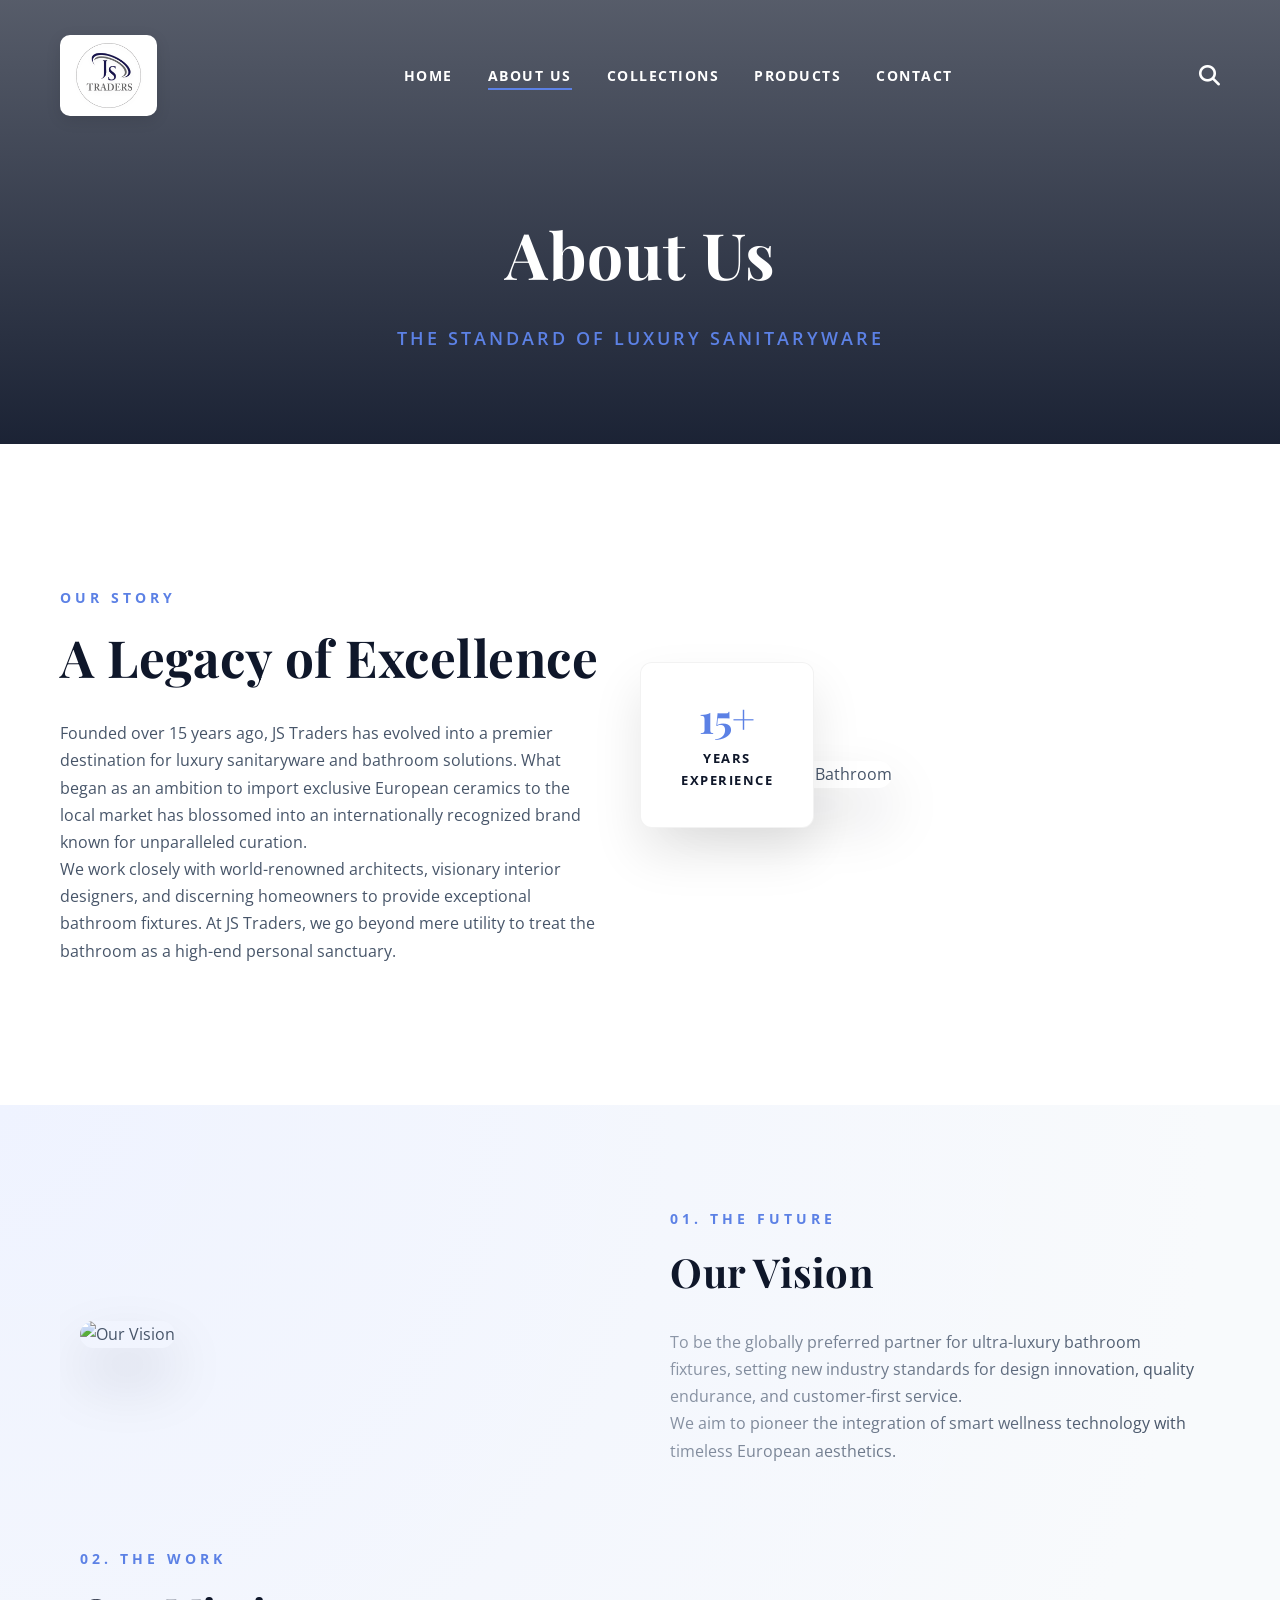
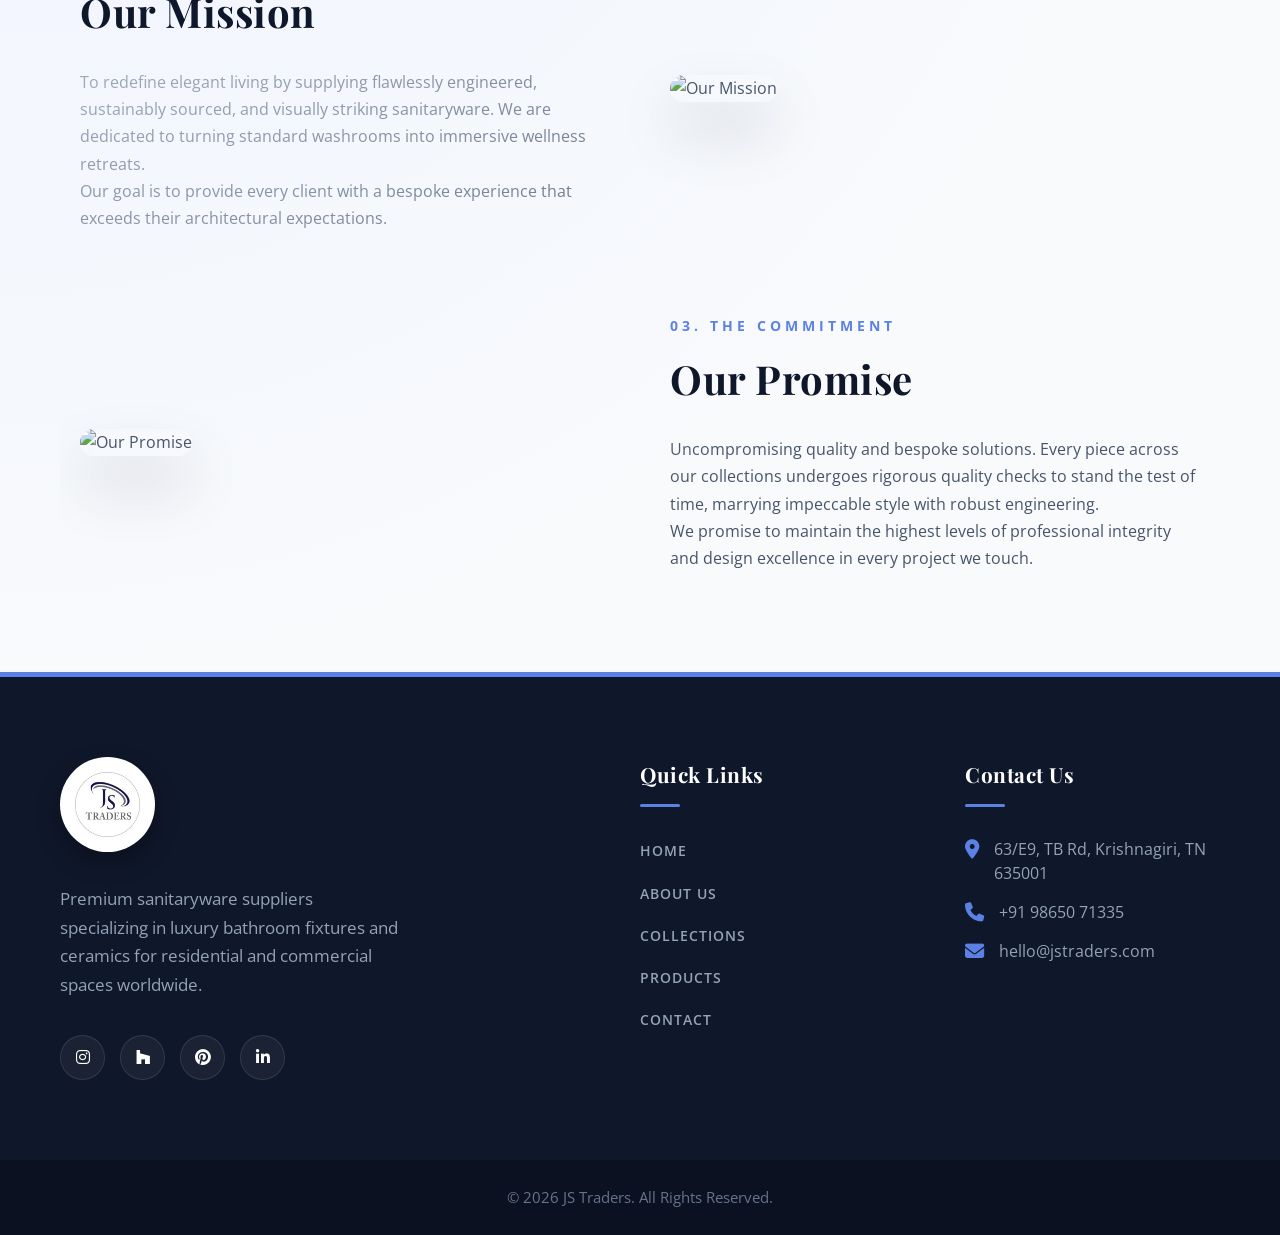
==== about.html @ c9eca6e4 "first commit" ====
<!DOCTYPE html>
<html lang="en">

<head>
    <meta charset="UTF-8">
    <meta name="viewport" content="width=device-width, initial-scale=1.0">
    <title>About Us | JS Traders</title>
    <link rel="preconnect" href="https://fonts.googleapis.com">
    <link rel="preconnect" href="https://fonts.gstatic.com" crossorigin>
    <link
        href="https://fonts.googleapis.com/css2?family=Open+Sans:wght@300;400;600&family=Playfair+Display:ital,wght@0,400;0,600;0,700;1,400&display=swap"
        rel="stylesheet">
    <link rel="stylesheet" href="https://cdnjs.cloudflare.com/ajax/libs/font-awesome/6.4.0/css/all.min.css">
    <link rel="stylesheet" href="style.css">
</head>

<body>

    <!-- Header Navigation -->
    <header id="header" class="header">
        <div class="container header-container">
            <a href="index.html" class="logo">
                <img src="logo.png" alt="JS Traders Logo" class="logo-img">
            </a>
            <nav class="nav-menu">
                <ul class="nav-links">
                    <li><a href="index.html">Home</a></li>
                    <li><a href="about.html" class="active">About Us</a></li>
                    <li><a href="collections.html">Collections</a></li>
                    <li><a href="products.html">Products</a></li>
                    <li><a href="contact.html">Contact</a></li>
                </ul>
            </nav>
            <div class="header-actions">
                <button class="search-btn"><i class="fa-solid fa-magnifying-glass"></i></button>
                <button class="menu-toggle" id="menu-toggle">
                    <span class="bar"></span>
                    <span class="bar"></span>
                    <span class="bar"></span>
                </button>
            </div>
        </div>
    </header>

    <div class="page-title">
        <div class="container">
            <h1>About Us</h1>
            <p>The standard of luxury sanitaryware</p>
        </div>
    </div>

    <!-- About Section -->
    <section class="about" id="about">
        <div class="container about-container">
            <div class="about-text">
                <h4 class="section-subtitle">OUR STORY</h4>
                <h2 class="section-title">A Legacy of Excellence</h2>
                <p>Founded over 15 years ago, JS Traders has evolved into a premier destination for luxury sanitaryware
                    and bathroom solutions. What began as an ambition to import exclusive European ceramics to the local
                    market has blossomed into an internationally recognized brand known for unparalleled curation.</p>
                <p>We work closely with world-renowned architects, visionary interior designers, and discerning
                    homeowners to provide exceptional bathroom fixtures. At JS Traders, we go beyond mere utility to
                    treat the bathroom as a high-end personal sanctuary.</p>
            </div>
            <div class="about-image-wrapper">
                <img src="https://images.unsplash.com/photo-1584622650111-993a426fbf0a?ixlib=rb-4.0.3&auto=format&fit=crop&w=1000&q=80"
                    alt="Luxury Modern Bathroom" class="about-img">
                <div class="experience-badge">
                    <span class="years">15+</span>
                    <span class="text">Years<br>Experience</span>
                </div>
            </div>
        </div>
    </section>

    <!-- Vision, Mission & Promise Sections (Horizontal Layout) -->
    <section class="explore" style="background-color: var(--bg-card); padding: 100px 0;">
        <div class="container">

            <!-- 1. Our Vision -->
            <div class="featured-project" style="padding: 0; margin-bottom: 80px; background: transparent;">
                <div class="container featured-container" style="gap: 60px;">
                    <div class="featured-image">
                        <img src="https://images.unsplash.com/photo-1497366216548-37526070297c?auto=format&fit=crop&w=800&h=450&q=80"
                            alt="Our Vision" style="aspect-ratio: 16/9; object-fit: cover;">
                    </div>
                    <div class="featured-content">
                        <h4 class="section-subtitle">01. THE FUTURE</h4>
                        <h2 class="section-title" style="font-size: 2.5rem;">Our Vision</h2>
                        <p>To be the globally preferred partner for ultra-luxury bathroom fixtures, setting new industry
                            standards for design innovation, quality endurance, and customer-first service.</p>
                        <p>We aim to pioneer the integration of smart wellness technology with timeless European
                            aesthetics.</p>
                    </div>
                </div>
            </div>

            <!-- 2. Our Mission -->
            <div class="featured-project" style="padding: 0; margin-bottom: 80px; background: transparent;">
                <div class="container featured-container" style="gap: 60px;">
                    <div class="featured-content">
                        <h4 class="section-subtitle">02. THE WORK</h4>
                        <h2 class="section-title" style="font-size: 2.5rem;">Our Mission</h2>
                        <p>To redefine elegant living by supplying flawlessly engineered, sustainably sourced, and
                            visually striking sanitaryware. We are dedicated to turning standard washrooms into
                            immersive wellness retreats.</p>
                        <p>Our goal is to provide every client with a bespoke experience that exceeds their
                            architectural expectations.</p>
                    </div>
                    <div class="featured-image">
                        <img src="https://images.unsplash.com/photo-1522202176988-66273c2fd55f?auto=format&fit=crop&w=800&h=450&q=80"
                            alt="Our Mission" style="aspect-ratio: 16/9; object-fit: cover;">
                    </div>
                </div>
            </div>

            <!-- 3. Our Promise -->
            <div class="featured-project" style="padding: 0; background: transparent;">
                <div class="container featured-container" style="gap: 60px;">
                    <div class="featured-image">
                        <img src="https://images.unsplash.com/photo-1556761175-b413da4baf72?auto=format&fit=crop&w=800&h=450&q=80"
                            alt="Our Promise" style="aspect-ratio: 16/9; object-fit: cover;">
                    </div>
                    <div class="featured-content">
                        <h4 class="section-subtitle">03. THE COMMITMENT</h4>
                        <h2 class="section-title" style="font-size: 2.5rem;">Our Promise</h2>
                        <p>Uncompromising quality and bespoke solutions. Every piece across our collections undergoes
                            rigorous quality checks to stand the test of time, marrying impeccable style with robust
                            engineering.</p>
                        <p>We promise to maintain the highest levels of professional integrity and design excellence in
                            every project we touch.</p>
                    </div>
                </div>
            </div>

        </div>
    </section>

    <!-- Footer -->
    <footer id="contact" class="footer">
        <div class="container footer-grid">
            <div class="footer-col">
                <a href="index.html" class="logo footer-logo">
                    <img src="logo.png" alt="JS Traders Logo" class="logo-img">
                </a>
                <p class="footer-desc">Premium sanitaryware suppliers specializing in luxury bathroom fixtures and
                    ceramics for residential and commercial spaces worldwide.</p>
                <div class="social-links">
                    <a href="#"><i class="fa-brands fa-instagram"></i></a>
                    <a href="#"><i class="fa-brands fa-houzz"></i></a>
                    <a href="#"><i class="fa-brands fa-pinterest"></i></a>
                    <a href="#"><i class="fa-brands fa-linkedin-in"></i></a>
                </div>
            </div>
            <div class="footer-col">
                <h4>Quick Links</h4>
                <ul>
                    <li><a href="index.html">Home</a></li>
                    <li><a href="about.html">About Us</a></li>
                    <li><a href="collections.html">Collections</a></li>
                    <li><a href="products.html">Products</a></li>
                    <li><a href="contact.html">Contact</a></li>
                </ul>
            </div>
            <div class="footer-col">
                <h4>Contact Us</h4>
                <ul class="contact-info">
                    <li><i class="fa-solid fa-location-dot"></i> 63/E9, TB Rd, Krishnagiri, TN 635001</li>
                    <li><i class="fa-solid fa-phone"></i> +91 98650 71335</li>
                    <li><i class="fa-solid fa-envelope"></i> hello@jstraders.com</li>
                </ul>
            </div>
        </div>
        <div class="footer-bottom">
            <div class="container">
                <p>&copy; 2026 JS Traders. All Rights Reserved.</p>
            </div>
        </div>
    </footer>

    <script src="script.js"></script>
</body>

</html>
---- style.css ----
/* 
    JS Traders - Ultra Premium Sanitaryware Theme
    Logo Palette: Slate/Indigo & Sapphire Blue Highlights
*/

:root {
    --primary-color: #0F172A;
    /* Rich Deep Slate */
    --secondary-color: #5c81e5;
    /* User's Sapphire Blue Accent */
    --accent-light: #eff3ff;
    /* Sapphire Tint for backgrounds */
    --text-color: #475569;
    /* Soft reading grey */
    --text-muted: #94a3b8;
    /* Lighter grey for context */
    --bg-main: #ffffff;
    --bg-card: #f8fafc;
    /* Crisp architectural off-white */
    --bg-alt: #f1f5f9;
    --font-heading: 'Playfair Display', serif;
    --font-body: 'Open Sans', sans-serif;
    --transition: all 0.4s cubic-bezier(0.25, 0.8, 0.25, 1);
}

* {
    margin: 0;
    padding: 0;
    box-sizing: border-box;
}

html {
    scroll-behavior: smooth;
}

body {
    font-family: var(--font-body);
    background-color: var(--bg-main);
    color: var(--text-color);
    line-height: 1.7;
    overflow-x: hidden;
}

h1,
h2,
h3,
h4,
h5,
h6 {
    font-family: var(--font-heading);
    color: var(--primary-color);
    font-weight: 700;
    letter-spacing: 0.5px;
}

a {
    text-decoration: none;
    color: inherit;
    transition: var(--transition);
}

ul {
    list-style: none;
}

.container {
    max-width: 1200px;
    margin: 0 auto;
    padding: 0 20px;
}

/* Utilities */
.text-center {
    text-align: center;
}

.mt-4 {
    margin-top: 2.5rem;
}

.section-subtitle {
    display: inline-block;
    color: var(--secondary-color);
    font-family: var(--font-body);
    font-size: 0.85rem;
    font-weight: 700;
    text-transform: uppercase;
    letter-spacing: 4px;
    margin-bottom: 20px;
    position: relative;
}

.section-title {
    font-size: 3.2rem;
    color: var(--primary-color);
    margin-bottom: 35px;
    line-height: 1.1;
}

/* Animations Triggered by Observer */
.reveal-hidden {
    opacity: 0;
    transform: translateY(40px);
    transition: opacity 0.8s cubic-bezier(0.25, 1, 0.5, 1), transform 0.8s cubic-bezier(0.25, 1, 0.5, 1);
}

.reveal-visible {
    opacity: 1;
    transform: translateY(0);
}

.delay-1 {
    transition-delay: 0.1s;
}

.delay-2 {
    transition-delay: 0.2s;
}

/* Advanced Buttons */
.btn {
    display: inline-flex;
    align-items: center;
    justify-content: center;
    padding: 16px 40px;
    font-family: var(--font-body);
    font-size: 0.85rem;
    font-weight: 700;
    text-transform: uppercase;
    letter-spacing: 2px;
    cursor: pointer;
    border: none;
    outline: none;
    border-radius: 50px;
    /* Modern Pill Shape */
    position: relative;
    overflow: hidden;
    z-index: 1;
    transition: var(--transition);
}

.btn-primary {
    background-color: transparent;
    color: var(--primary-color);
    border: 1px solid var(--primary-color);
}

.hero .btn-primary,
.cta .btn-primary,
.page-title .btn-primary {
    color: #fff;
    border-color: rgba(255, 255, 255, 0.5);
    backdrop-filter: blur(5px);
}

.btn-primary::before {
    content: '';
    position: absolute;
    top: 0;
    left: 0;
    width: 0%;
    height: 100%;
    background-color: var(--primary-color);
    z-index: -1;
    transition: var(--transition);
}

.hero .btn-primary::before,
.cta .btn-primary::before {
    background-color: #fff;
}

.btn-primary:hover::before {
    width: 100%;
}

.btn-primary:hover {
    color: #fff;
    border-color: var(--primary-color);
    transform: translateY(-3px);
    box-shadow: 0 10px 20px rgba(0, 0, 0, 0.1);
}

.hero .btn-primary:hover,
.cta .btn-primary:hover {
    color: var(--primary-color);
    border-color: #fff;
}

.btn-secondary {
    background: linear-gradient(135deg, #4A72E0, var(--secondary-color));
    color: #fff;
    box-shadow: 0 10px 20px -5px rgba(92, 129, 229, 0.4);
}

.btn-secondary:hover {
    transform: translateY(-4px) scale(1.02);
    box-shadow: 0 15px 25px -5px rgba(92, 129, 229, 0.6);
}

/* Glassmorphism Header */
.header {
    position: fixed;
    top: 0;
    left: 0;
    width: 100%;
    padding: 35px 0;
    z-index: 1000;
    transition: all 0.5s cubic-bezier(0.16, 1, 0.3, 1);
}

.header.scrolled {
    padding: 15px 0;
    background-color: rgba(255, 255, 255, 0.85);
    backdrop-filter: blur(20px);
    -webkit-backdrop-filter: blur(20px);
    box-shadow: 0 10px 40px rgba(0, 0, 0, 0.05);
    border-bottom: 1px solid rgba(255, 255, 255, 0.5);
}

.header-container {
    display: flex;
    justify-content: space-between;
    align-items: center;
}

.header .logo {
    display: inline-flex;
    align-items: center;
    background: #ffffff;
    padding: 8px 16px;
    border-radius: 10px;
    box-shadow: 0 4px 15px rgba(0, 0, 0, 0.1);
    transition: var(--transition);
}

.header.scrolled .logo {
    background: transparent;
    padding: 0;
    box-shadow: none;
}

.logo-img {
    height: 65px;
    width: auto;
    display: block;
    filter: drop-shadow(0 2px 2px rgba(0, 0, 0, 0.05));
    transition: var(--transition);
    object-fit: contain;
}

.header.scrolled .logo-img {
    height: 55px;
}

.nav-links {
    display: flex;
    gap: 35px;
}

.nav-links li a {
    font-size: 0.9rem;
    font-weight: 700;
    text-transform: uppercase;
    letter-spacing: 1.5px;
    color: #fff;
    position: relative;
    padding-bottom: 5px;
}

.header.scrolled .nav-links li a {
    color: var(--primary-color);
}

.nav-links li a::after {
    content: '';
    position: absolute;
    bottom: 0;
    left: 0;
    width: 0;
    height: 2px;
    background-color: var(--secondary-color);
    transition: var(--transition);
}

.nav-links li a:hover::after,
.nav-links li a.active::after {
    width: 100%;
}

.nav-links li a:hover {
    color: var(--secondary-color);
}

.header.scrolled .nav-links li a:hover {
    color: var(--secondary-color);
}

.header-actions {
    display: flex;
    align-items: center;
    gap: 20px;
}

.search-btn {
    background: transparent;
    border: none;
    color: #fff;
    font-size: 1.3rem;
    cursor: pointer;
    transition: var(--transition);
}

.header.scrolled .search-btn {
    color: var(--primary-color);
}

.search-btn:hover,
.header.scrolled .search-btn:hover {
    transform: scale(1.1);
    color: var(--secondary-color);
}

.menu-toggle {
    display: none;
    background: transparent;
    border: none;
    cursor: pointer;
    flex-direction: column;
    gap: 6px;
    z-index: 1001;
}

.menu-toggle .bar {
    width: 30px;
    height: 2px;
    background-color: #fff;
    transition: var(--transition);
}

.header.scrolled .menu-toggle .bar {
    background-color: var(--primary-color);
}

/* Cinematic Subpage Title */
.page-title {
    padding-top: 200px;
    padding-bottom: 90px;
    background: linear-gradient(rgba(15, 23, 42, 0.7), rgba(15, 23, 42, 0.95)), url('https://images.unsplash.com/photo-1620626011761-996317b8d101?ixlib=rb-4.0.3') center/cover;
    text-align: center;
}

.page-title h1 {
    font-size: 4rem;
    color: #fff;
    margin-bottom: 15px;
    animation: fadeUp 1s ease-out forwards;
}

.page-title p {
    color: var(--secondary-color);
    font-size: 1.1rem;
    text-transform: uppercase;
    letter-spacing: 3px;
    font-weight: 600;
}

/* Dynamic Hero Section */
.hero {
    height: 100vh;
    display: flex;
    align-items: center;
    position: relative;
    overflow: hidden;
}

.hero-bg {
    position: absolute;
    top: 0;
    left: 0;
    width: 100%;
    height: 100%;
    z-index: -1;
    overflow: hidden;
}

.hero-slide {
    position: absolute;
    top: 0;
    left: 0;
    width: 100%;
    height: 100%;
    background-size: cover;
    background-position: center;
    opacity: 0;
    transition: opacity 1.5s ease-in-out, transform 10s ease-in-out;
    transform: scale(1.1);
}

.hero-slide.active {
    opacity: 1;
    transform: scale(1);
}

@keyframes zoomOut {
    0% {
        transform: scale(1.15);
    }

    100% {
        transform: scale(1);
    }
}

.hero-content {
    max-width: 850px;
    margin: 0 auto;
    text-align: center;
    display: flex;
    flex-direction: column;
    align-items: center;
}

.hero-title {
    font-size: 5.5rem;
    color: #ffffff;
    line-height: 1.05;
    margin-bottom: 25px;
    opacity: 0;
    transform: translateY(40px);
    animation: fadeUp 1.2s 0.3s forwards cubic-bezier(0.16, 1, 0.3, 1);
}

.hero-title span {
    color: var(--secondary-color);
    font-style: italic;
    font-weight: 400;
}

.hero-subtitle {
    font-size: 1.3rem;
    color: #e2e8f0;
    margin: 0 auto 45px auto;
    max-width: 600px;
    opacity: 0;
    transform: translateY(30px);
    animation: fadeUp 1.2s 0.5s forwards cubic-bezier(0.16, 1, 0.3, 1);
    line-height: 1.8;
}

.hero .btn {
    opacity: 0;
    transform: translateY(30px);
    animation: fadeUp 1.2s 0.7s forwards cubic-bezier(0.16, 1, 0.3, 1);
}

@keyframes fadeUp {
    to {
        opacity: 1;
        transform: translateY(0);
    }
}

/* About Section */
.about {
    padding: 140px 0;
    background-color: var(--bg-main);
}

.about-container {
    display: grid;
    grid-template-columns: 1fr 1fr;
    gap: 80px;
    align-items: center;
}

.about-image-wrapper {
    position: relative;
}

.about-img {
    width: 100%;
    height: auto;
    border-radius: 20px;
    box-shadow: 0 30px 60px rgba(15, 23, 42, 0.15);
}

.experience-badge {
    position: absolute;
    bottom: -40px;
    left: -40px;
    background-color: var(--bg-main);
    color: var(--primary-color);
    padding: 35px 40px;
    display: flex;
    flex-direction: column;
    align-items: center;
    justify-content: center;
    box-shadow: 0 25px 50px rgba(0, 0, 0, 0.1);
    border-radius: 12px;
    border: 1px solid rgba(0, 0, 0, 0.05);
}

.experience-badge .years {
    font-family: var(--font-heading);
    font-size: 2.5rem;
    font-weight: 700;
    line-height: 1;
    color: var(--secondary-color);
}

.experience-badge .text {
    font-weight: 700;
    text-transform: uppercase;
    text-align: center;
    letter-spacing: 1.5px;
    font-size: 0.8rem;
    margin-top: 10px;
    color: var(--primary-color);
}

/* Explore Services Container */
.explore {
    padding: 140px 0;
    background-color: var(--bg-card);
    position: relative;
}

.explore::before {
    content: '';
    position: absolute;
    top: 0;
    left: 0;
    width: 100%;
    height: 100%;
    background: radial-gradient(circle at top left, var(--accent-light), transparent 70%);
    pointer-events: none;
}

.services-grid {
    display: grid;
    grid-template-columns: repeat(3, 1fr);
    gap: 40px;
    margin-top: 70px;
}

/* Creative Hover Cards */
.service-card {
    background-color: #ffffff;
    padding: 60px 45px;
    border-radius: 24px;
    transition: all 0.5s cubic-bezier(0.16, 1, 0.3, 1);
    position: relative;
    overflow: hidden;
    box-shadow: 0 10px 25px rgba(15, 23, 42, 0.03);
    border: 1px solid rgba(15, 23, 42, 0.05);
    z-index: 1;
    text-align: center;
}

.service-card::after {
    content: '';
    position: absolute;
    bottom: 0;
    left: 0;
    width: 100%;
    height: 4px;
    background: var(--secondary-color);
    transform: scaleX(0);
    transform-origin: left;
    transition: transform 0.5s ease;
}

.service-card:hover {
    transform: translateY(-15px);
    box-shadow: 0 30px 60px rgba(92, 129, 229, 0.12);
    border-color: rgba(92, 129, 229, 0.2);
}

.service-card:hover::after {
    transform: scaleX(1);
}

.service-icon {
    font-size: 3rem;
    color: var(--secondary-color);
    margin-bottom: 35px;
    transition: transform 0.5s ease;
}

.service-card:hover .service-icon {
    transform: scale(1.1) rotate(5deg);
}

.service-card h3 {
    font-size: 1.7rem;
    color: var(--primary-color);
    margin-bottom: 20px;
}

.service-card p {
    color: var(--text-color);
    margin-bottom: 35px;
    font-size: 1.05rem;
}

.service-link {
    color: var(--primary-color);
    font-weight: 700;
    font-size: 0.85rem;
    text-transform: uppercase;
    letter-spacing: 2px;
    display: inline-flex;
    align-items: center;
    gap: 10px;
    position: relative;
}

.service-link i {
    transition: transform 0.3s ease;
}

.service-link:hover {
    color: var(--secondary-color);
}

.service-link:hover i {
    transform: translateX(5px);
}

/* Featured Project */
.featured-project {
    padding: 140px 0;
    background-color: var(--bg-main);
    overflow: hidden;
}

.featured-container {
    display: grid;
    grid-template-columns: 1fr 1fr;
    gap: 80px;
    align-items: center;
}

.featured-image {
    position: relative;
}

.featured-image img {
    width: 100%;
    height: 100%;
    object-fit: cover;
    box-shadow: 0 30px 60px rgba(15, 23, 42, 0.15);
    border-radius: 20px;
}

.featured-image::after {
    content: '';
    position: absolute;
    inset: -20px;
    border: 2px solid var(--accent-light);
    z-index: -1;
    border-radius: 25px;
    transform: translate(20px, 20px);
}

.project-details {
    margin-top: 40px;
    border-top: 1px solid rgba(0, 0, 0, 0.08);
    padding-top: 30px;
    display: grid;
    gap: 15px;
}

.project-details li {
    color: var(--text-color);
    font-size: 1.05rem;
    display: flex;
    align-items: center;
    gap: 10px;
}

.project-details li::before {
    content: '\f0da';
    font-family: "Font Awesome 6 Free";
    font-weight: 900;
    color: var(--secondary-color);
}

.project-details strong {
    color: var(--primary-color);
    min-width: 120px;
    font-weight: 700;
}

/* Call to Action */
.cta {
    padding: 140px 0;
    position: relative;
    isolation: isolate;
    background: linear-gradient(rgba(15, 23, 42, 0.85), rgba(15, 23, 42, 0.95)), url('https://images.unsplash.com/photo-1552321554-5fefe8c9ef14?ixlib=rb-4.0.3') center/cover fixed;
}

.cta h2 {
    font-size: 3.5rem;
    color: #fff;
    margin-bottom: 25px;
}

.cta p {
    font-size: 1.25rem;
    margin-bottom: 50px;
    color: #cbd5e1;
    max-width: 700px;
    margin-inline: auto;
}

/* Footer Deep Integration */
.footer {
    background-color: var(--primary-color);
    padding: 100px 0 0;
    position: relative;
    border-top: 5px solid var(--secondary-color);
}

.footer-grid {
    display: grid;
    grid-template-columns: 2fr 1fr 1fr;
    gap: 70px;
    margin-bottom: 80px;
}

.footer-logo {
    display: inline-block;
    margin-bottom: 25px;
    background: #fff;
    padding: 15px;
    border-radius: 50%;
    box-shadow: 0 10px 25px rgba(0, 0, 0, 0.3);
}

.footer-desc {
    color: #94a3b8;
    font-size: 1.05rem;
    margin-bottom: 35px;
    max-width: 340px;
}

.social-links {
    display: flex;
    gap: 15px;
}

.social-links a {
    display: flex;
    align-items: center;
    justify-content: center;
    width: 45px;
    height: 45px;
    background-color: rgba(255, 255, 255, 0.05);
    color: #fff;
    border-radius: 50%;
    transition: var(--transition);
    border: 1px solid rgba(255, 255, 255, 0.1);
}

.social-links a:hover {
    background-color: var(--secondary-color);
    color: #fff;
    transform: translateY(-5px);
    border-color: var(--secondary-color);
    box-shadow: 0 10px 20px rgba(92, 129, 229, 0.3);
}

.footer-col h4 {
    color: #fff;
    font-size: 1.3rem;
    margin-bottom: 30px;
    position: relative;
    padding-bottom: 15px;
}

.footer-col h4::after {
    content: '';
    position: absolute;
    bottom: 0;
    left: 0;
    width: 40px;
    height: 3px;
    background-color: var(--secondary-color);
    border-radius: 3px;
}

.footer-col ul {
    display: grid;
    gap: 15px;
}

.footer-col ul li a {
    color: #94a3b8;
    font-weight: 600;
    text-transform: uppercase;
    letter-spacing: 1px;
    font-size: 0.85rem;
    transition: var(--transition);
    display: inline-block;
}

.footer-col ul li a:hover {
    color: #fff;
    transform: translateX(8px);
}

.contact-info {
    display: grid;
    gap: 20px;
}

.contact-info li {
    display: flex;
    align-items: flex-start;
    gap: 15px;
    color: #94a3b8;
    line-height: 1.5;
}

.contact-info i {
    color: var(--secondary-color);
    font-size: 1.2rem;
    margin-top: 3px;
}

.footer-bottom {
    background-color: #0B1120;
    padding: 30px 0;
    text-align: center;
    color: #64748b;
    font-size: 0.95rem;
}

/* Contact Page Enhancements */
.contact-page {
    background-color: var(--bg-main);
}

.contact-layout {
    display: grid;
    grid-template-columns: 1fr 1.2fr;
    gap: 80px;
    align-items: start;
}

.contact-info-large li {
    display: flex;
    gap: 25px;
    margin-bottom: 40px;
}

.contact-info-large .icon i {
    font-size: 1.8rem;
    color: var(--secondary-color);
    background: var(--accent-light);
    width: 70px;
    height: 70px;
    display: flex;
    align-items: center;
    justify-content: center;
    border-radius: 50%;
    box-shadow: 0 10px 20px rgba(92, 129, 229, 0.1);
}

.contact-info-large h4 {
    margin-bottom: 8px;
    font-size: 1.3rem;
    color: var(--primary-color);
}

.contact-info-large p {
    color: var(--text-color);
    font-size: 1.05rem;
}

.contact-form-wrapper {
    background: #fff;
    padding: 50px;
    border-radius: 25px;
    box-shadow: 0 25px 50px rgba(15, 23, 42, 0.08);
    border: 1px solid rgba(15, 23, 42, 0.05);
}

.input-group {
    margin-bottom: 30px;
}

.input-group label {
    display: block;
    margin-bottom: 12px;
    color: var(--primary-color);
    font-weight: 700;
    font-size: 0.9rem;
    text-transform: uppercase;
    letter-spacing: 1px;
}

.input-group input,
.input-group select,
.input-group textarea {
    width: 100%;
    padding: 18px 20px;
    background: var(--bg-card);
    border: 1px solid rgba(0, 0, 0, 0.05);
    color: var(--primary-color);
    font-family: var(--font-body);
    font-size: 1rem;
    transition: var(--transition);
    border-radius: 12px;
}

.input-group input:focus,
.input-group select:focus,
.input-group textarea:focus {
    border-color: var(--secondary-color);
    background: #fff;
    outline: none;
    box-shadow: 0 0 0 4px rgba(92, 129, 229, 0.1);
}

/* Gallery Mastergrid */
.gallery-page {
    background-color: var(--bg-card);
}

.gallery-grid {
    display: grid;
    grid-template-columns: repeat(auto-fill, minmax(350px, 1fr));
    gap: 40px;
}

.gallery-item {
    position: relative;
    overflow: hidden;
    aspect-ratio: 16/9;
    border-radius: 20px;
    box-shadow: 0 20px 40px rgba(15, 23, 42, 0.08);
    cursor: pointer;
}

.gallery-item img {
    width: 100%;
    height: 100%;
    object-fit: cover;
    transition: transform 0.8s cubic-bezier(0.16, 1, 0.3, 1);
}

.gallery-item:hover img {
    transform: scale(1.1);
}

.gallery-overlay {
    position: absolute;
    inset: 0;
    background: linear-gradient(to top, rgba(15, 23, 42, 0.95) 0%, rgba(15, 23, 42, 0.4) 50%, transparent 100%);
    padding: 40px 30px;
    display: flex;
    flex-direction: column;
    justify-content: flex-end;
    opacity: 0;
    transition: all 0.5s ease;
}

.gallery-item:hover .gallery-overlay {
    opacity: 1;
}

.gallery-overlay h4 {
    color: #fff;
    font-size: 1.8rem;
    margin-bottom: 10px;
    transform: translateY(20px);
    transition: transform 0.5s cubic-bezier(0.16, 1, 0.3, 1);
}

.gallery-overlay p {
    color: var(--secondary-color);
    font-size: 0.9rem;
    text-transform: uppercase;
    letter-spacing: 2px;
    font-weight: 700;
    transform: translateY(20px);
    transition: transform 0.5s cubic-bezier(0.16, 1, 0.3, 1) 0.1s;
}

.gallery-item:hover h4,
.gallery-item:hover p {
    transform: translateY(0);
}

/* Responsive Overrides */
@media (max-width: 992px) {

    .about-container,
    .featured-container {
        grid-template-columns: 1fr;
    }

    .featured-image {
        order: -1;
    }

    .services-grid {
        grid-template-columns: repeat(2, 1fr);
    }

    .hero-title {
        font-size: 4rem;
    }

    .contact-layout {
        grid-template-columns: 1fr;
        gap: 40px;
    }
}

@media (max-width: 768px) {
    .nav-menu {
        position: fixed;
        top: 0;
        right: -100%;
        width: 100%;
        height: 100vh;
        background-color: rgba(15, 23, 42, 0.98);
        backdrop-filter: blur(15px);
        display: flex;
        align-items: center;
        justify-content: center;
        transition: var(--transition);
    }

    .nav-menu.active {
        right: 0;
    }

    .nav-links {
        flex-direction: column;
        align-items: center;
        gap: 40px;
    }

    .nav-links li a {
        font-size: 1.5rem;
    }

    .menu-toggle {
        display: flex;
    }

    .menu-toggle.active .bar:nth-child(1) {
        transform: translateY(8px) rotate(45deg);
        background-color: #fff !important;
    }

    .menu-toggle.active .bar:nth-child(2) {
        opacity: 0;
    }

    .menu-toggle.active .bar:nth-child(3) {
        transform: translateY(-8px) rotate(-45deg);
        background-color: #fff !important;
    }

    .services-grid {
        grid-template-columns: 1fr;
    }

    .footer-grid {
        grid-template-columns: 1fr;
        gap: 50px;
    }

    .hero-title {
        font-size: 3.2rem;
    }

    .section-title {
        font-size: 2.5rem;
    }
}

.footer {
    background-color: var(--primary-color);
    padding: 80px 0 0;
    position: relative;
    border-top: 5px solid var(--secondary-color);
}

.footer-bottom {
    background-color: #0B1120;
    padding: 25px 0;
    text-align: center;
    color: #64748b;
    font-size: 0.95rem;
}
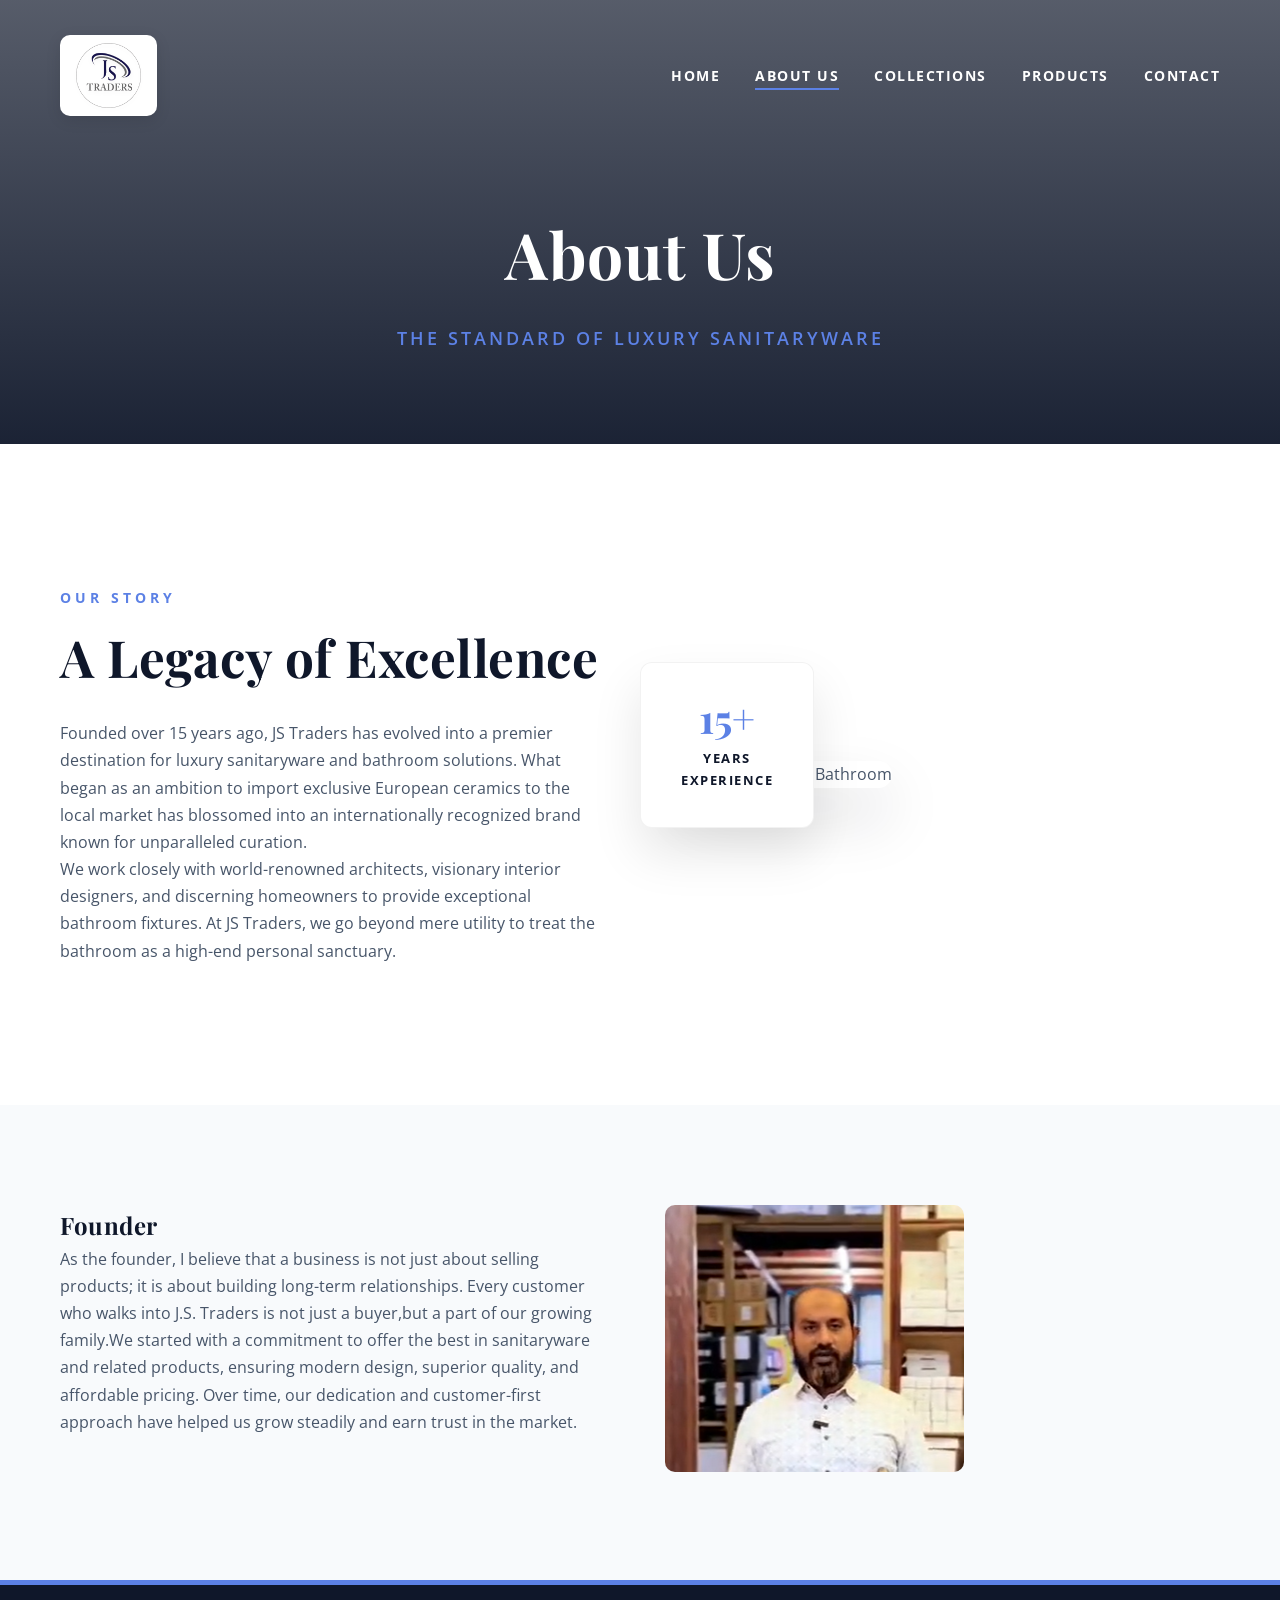
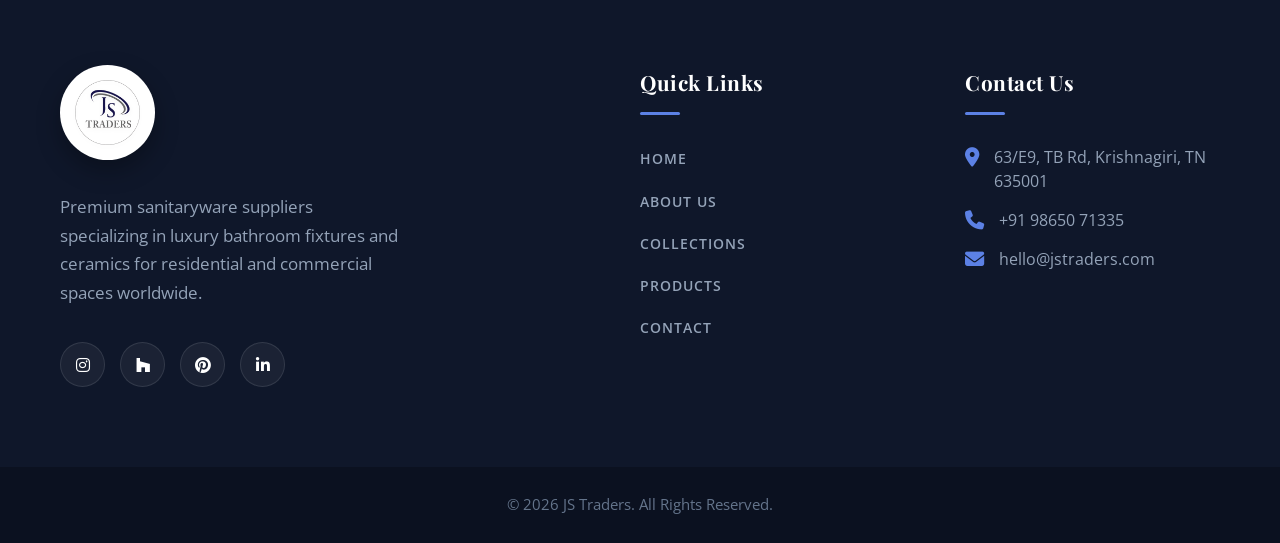
==== commit 7cdacf09: "changes" ====
--- a/about.html
+++ b/about.html
@@ -31,14 +31,6 @@
                     <li><a href="contact.html">Contact</a></li>
                 </ul>
             </nav>
-            <div class="header-actions">
-                <button class="search-btn"><i class="fa-solid fa-magnifying-glass"></i></button>
-                <button class="menu-toggle" id="menu-toggle">
-                    <span class="bar"></span>
-                    <span class="bar"></span>
-                    <span class="bar"></span>
-                </button>
-            </div>
         </div>
     </header>
 
@@ -74,65 +66,23 @@
     </section>
 
     <!-- Vision, Mission & Promise Sections (Horizontal Layout) -->
-    <section class="explore" style="background-color: var(--bg-card); padding: 100px 0;">
-        <div class="container">
+    <section class="grid" style="background-color: var(--bg-card); padding: 100px 0;">
+        <div class="container grid-container">
+            <div class="grid-item">
+                <h1>Founder</h1>
+                <p>
+                    As the founder, I believe that a business is not just about selling products;
+                    it is about building long-term relationships. Every customer who walks into J.S. Traders is not just
+                    a buyer,but a part of our growing family.We started with a commitment to offer the best in
+                    sanitaryware and related products, ensuring modern design, superior quality, and affordable pricing.
+                    Over time, our
+                    dedication and customer-first approach have helped us grow steadily and earn trust in the market.
 
-            <!-- 1. Our Vision -->
-            <div class="featured-project" style="padding: 0; margin-bottom: 80px; background: transparent;">
-                <div class="container featured-container" style="gap: 60px;">
-                    <div class="featured-image">
-                        <img src="https://images.unsplash.com/photo-1497366216548-37526070297c?auto=format&fit=crop&w=800&h=450&q=80"
-                            alt="Our Vision" style="aspect-ratio: 16/9; object-fit: cover;">
-                    </div>
-                    <div class="featured-content">
-                        <h4 class="section-subtitle">01. THE FUTURE</h4>
-                        <h2 class="section-title" style="font-size: 2.5rem;">Our Vision</h2>
-                        <p>To be the globally preferred partner for ultra-luxury bathroom fixtures, setting new industry
-                            standards for design innovation, quality endurance, and customer-first service.</p>
-                        <p>We aim to pioneer the integration of smart wellness technology with timeless European
-                            aesthetics.</p>
-                    </div>
-                </div>
+                </p>
             </div>
-
-            <!-- 2. Our Mission -->
-            <div class="featured-project" style="padding: 0; margin-bottom: 80px; background: transparent;">
-                <div class="container featured-container" style="gap: 60px;">
-                    <div class="featured-content">
-                        <h4 class="section-subtitle">02. THE WORK</h4>
-                        <h2 class="section-title" style="font-size: 2.5rem;">Our Mission</h2>
-                        <p>To redefine elegant living by supplying flawlessly engineered, sustainably sourced, and
-                            visually striking sanitaryware. We are dedicated to turning standard washrooms into
-                            immersive wellness retreats.</p>
-                        <p>Our goal is to provide every client with a bespoke experience that exceeds their
-                            architectural expectations.</p>
-                    </div>
-                    <div class="featured-image">
-                        <img src="https://images.unsplash.com/photo-1522202176988-66273c2fd55f?auto=format&fit=crop&w=800&h=450&q=80"
-                            alt="Our Mission" style="aspect-ratio: 16/9; object-fit: cover;">
-                    </div>
-                </div>
+            <div class="grid-item">
+                <img src="images/founder.png" alt="founder">
             </div>
-
-            <!-- 3. Our Promise -->
-            <div class="featured-project" style="padding: 0; background: transparent;">
-                <div class="container featured-container" style="gap: 60px;">
-                    <div class="featured-image">
-                        <img src="https://images.unsplash.com/photo-1556761175-b413da4baf72?auto=format&fit=crop&w=800&h=450&q=80"
-                            alt="Our Promise" style="aspect-ratio: 16/9; object-fit: cover;">
-                    </div>
-                    <div class="featured-content">
-                        <h4 class="section-subtitle">03. THE COMMITMENT</h4>
-                        <h2 class="section-title" style="font-size: 2.5rem;">Our Promise</h2>
-                        <p>Uncompromising quality and bespoke solutions. Every piece across our collections undergoes
-                            rigorous quality checks to stand the test of time, marrying impeccable style with robust
-                            engineering.</p>
-                        <p>We promise to maintain the highest levels of professional integrity and design excellence in
-                            every project we touch.</p>
-                    </div>
-                </div>
-            </div>
-
         </div>
     </section>
 
--- a/style.css
+++ b/style.css
@@ -384,32 +384,25 @@
     overflow: hidden;
 }
 
-.hero-slide {
+.hero-video {
+    position: absolute;
+    top: 50%;
+    left: 50%;
+    width: 100%;
+    height: 100%;
+    object-fit: cover;
+    transform: translate(-50%, -50%);
+    z-index: -2;
+}
+
+.hero-overlay {
     position: absolute;
     top: 0;
     left: 0;
     width: 100%;
     height: 100%;
-    background-size: cover;
-    background-position: center;
-    opacity: 0;
-    transition: opacity 1.5s ease-in-out, transform 10s ease-in-out;
-    transform: scale(1.1);
-}
-
-.hero-slide.active {
-    opacity: 1;
-    transform: scale(1);
-}
-
-@keyframes zoomOut {
-    0% {
-        transform: scale(1.15);
-    }
-
-    100% {
-        transform: scale(1);
-    }
+    background: linear-gradient(rgba(15, 23, 42, 0.3), rgba(15, 23, 42, 0.7));
+    z-index: -1;
 }
 
 .hero-content {
@@ -419,6 +412,8 @@
     display: flex;
     flex-direction: column;
     align-items: center;
+    position: relative;
+    z-index: 2;
 }
 
 .hero-title {
@@ -932,7 +927,7 @@
 
 .gallery-grid {
     display: grid;
-    grid-template-columns: repeat(auto-fill, minmax(350px, 1fr));
+    grid-template-columns: repeat(auto-fill, minmax(280px, 1fr));
     gap: 40px;
 }
 
@@ -1034,6 +1029,7 @@
         align-items: center;
         justify-content: center;
         transition: var(--transition);
+        z-index: 999;
     }
 
     .nav-menu.active {
@@ -1083,6 +1079,28 @@
 
     .section-title {
         font-size: 2.5rem;
+    }
+}
+
+@media (max-width: 480px) {
+    .hero-title {
+        font-size: 2.5rem;
+    }
+
+    .section-title {
+        font-size: 2rem;
+    }
+
+    .container {
+        padding: 0 20px;
+    }
+
+    .gallery-grid {
+        grid-template-columns: 1fr;
+    }
+
+    .hero-subtitle {
+        font-size: 1rem;
     }
 }
 
@@ -1099,4 +1117,43 @@
     text-align: center;
     color: #64748b;
     font-size: 0.95rem;
+}
+
+html,
+body {
+    overflow-x: hidden;
+    width: 100%;
+}
+
+.grid-container {
+    display: grid;
+    grid-template-columns: repeat(2, 1fr);
+    gap: 50px;
+    color: var(--text-color);
+}
+
+.grid-item img {
+    max-width: 100%;
+    height: auto;
+    border-radius: 10px;
+}
+
+.left-part h1 {
+    font-size: 2rem;
+    font-weight: 700;
+    margin-bottom: 20px;
+}
+
+.left-part p {
+    font-size: 1rem;
+    font-weight: 400;
+    margin-bottom: 20px;
+}
+
+.left-part {
+    padding: 20px;
+}
+
+.right-part {
+    padding: 20px;
 }
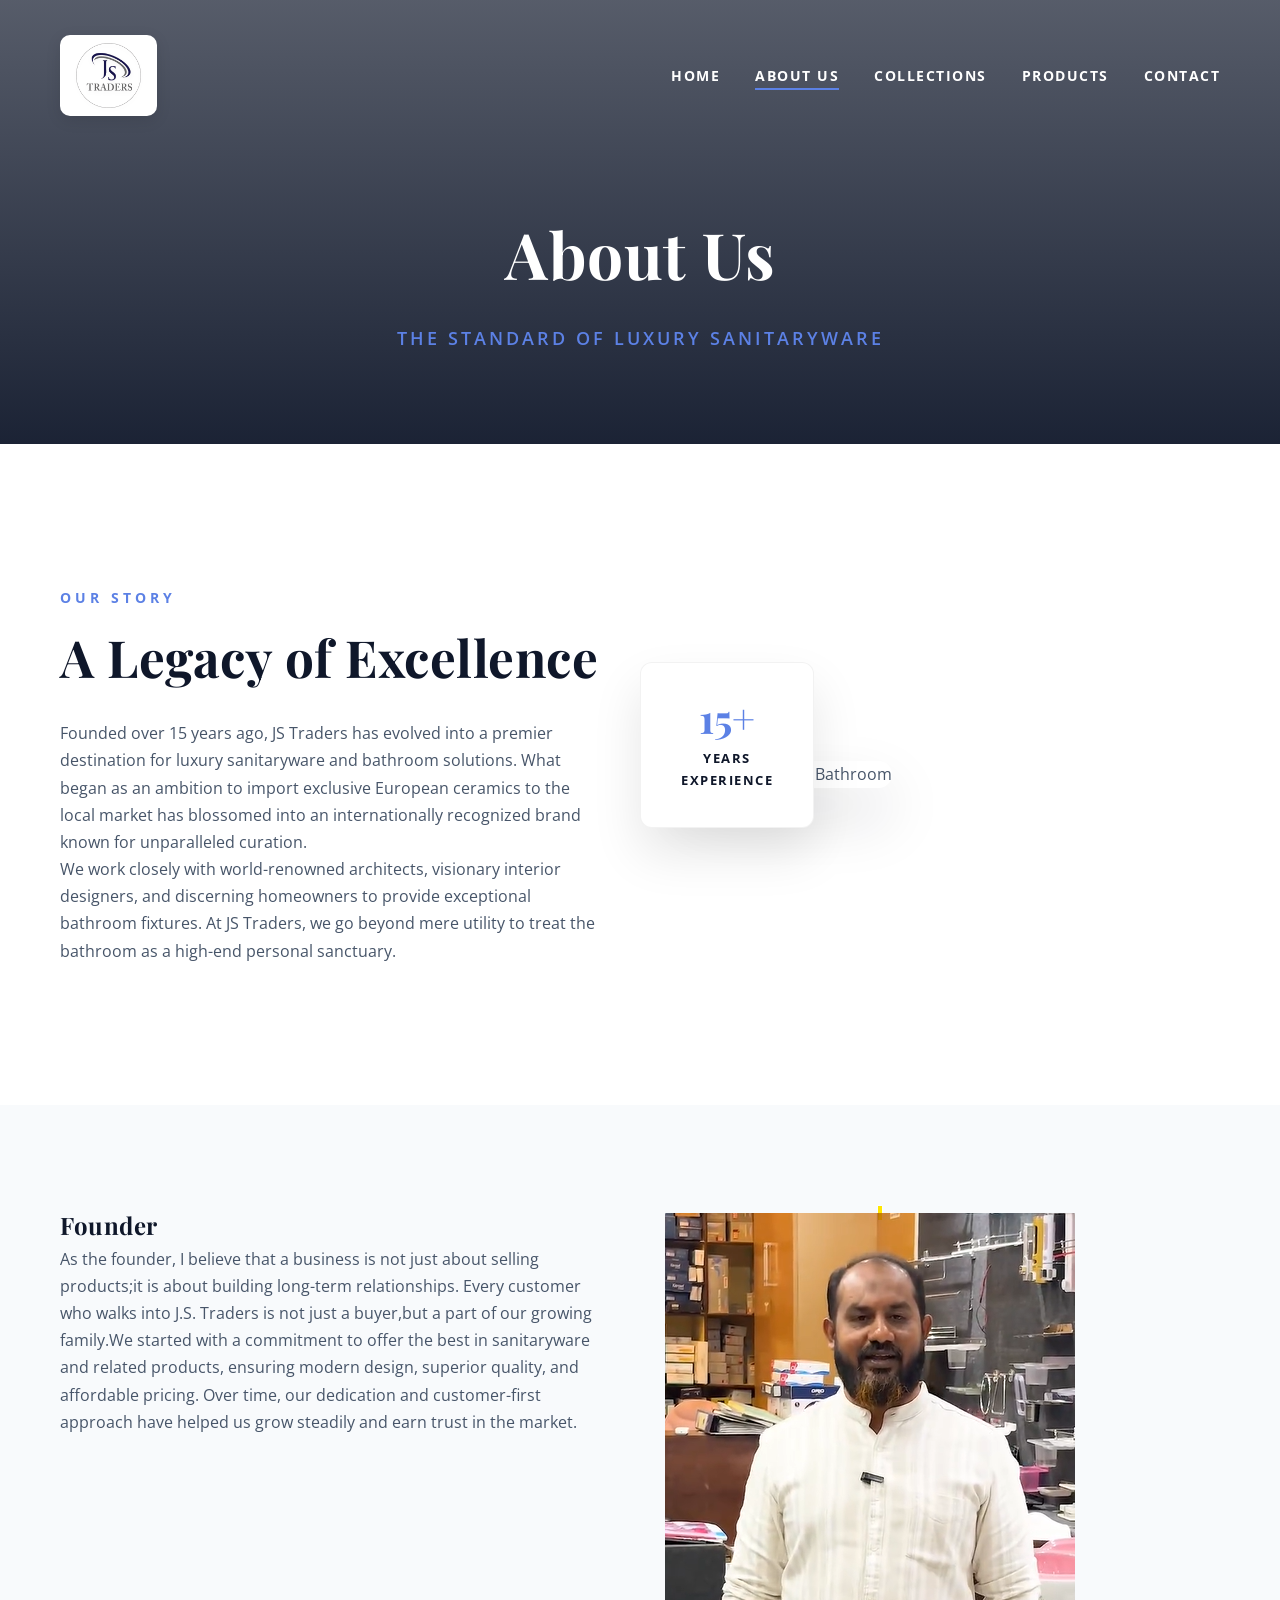
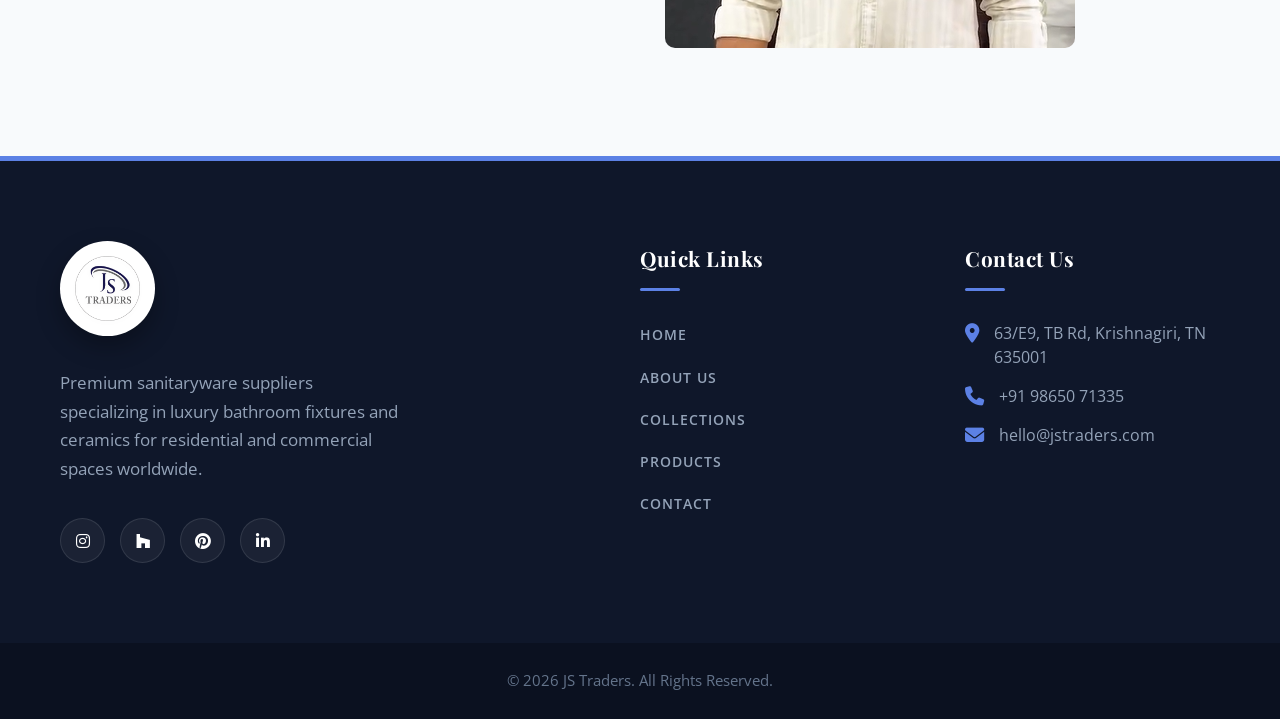
==== commit b8b4678c: "changes" ====
--- a/about.html
+++ b/about.html
@@ -71,11 +71,10 @@
             <div class="grid-item">
                 <h1>Founder</h1>
                 <p>
-                    As the founder, I believe that a business is not just about selling products;
-                    it is about building long-term relationships. Every customer who walks into J.S. Traders is not just
-                    a buyer,but a part of our growing family.We started with a commitment to offer the best in
-                    sanitaryware and related products, ensuring modern design, superior quality, and affordable pricing.
-                    Over time, our
+                    As the founder, I believe that a business is not just about selling products;it is about building
+                    long-term relationships. Every customer who walks into J.S. Traders is not just a buyer,but a part
+                    of our growing family.We started with a commitment to offer the best in sanitaryware and related
+                    products, ensuring modern design, superior quality, and affordable pricing. Over time, our
                     dedication and customer-first approach have helped us grow steadily and earn trust in the market.
 
                 </p>
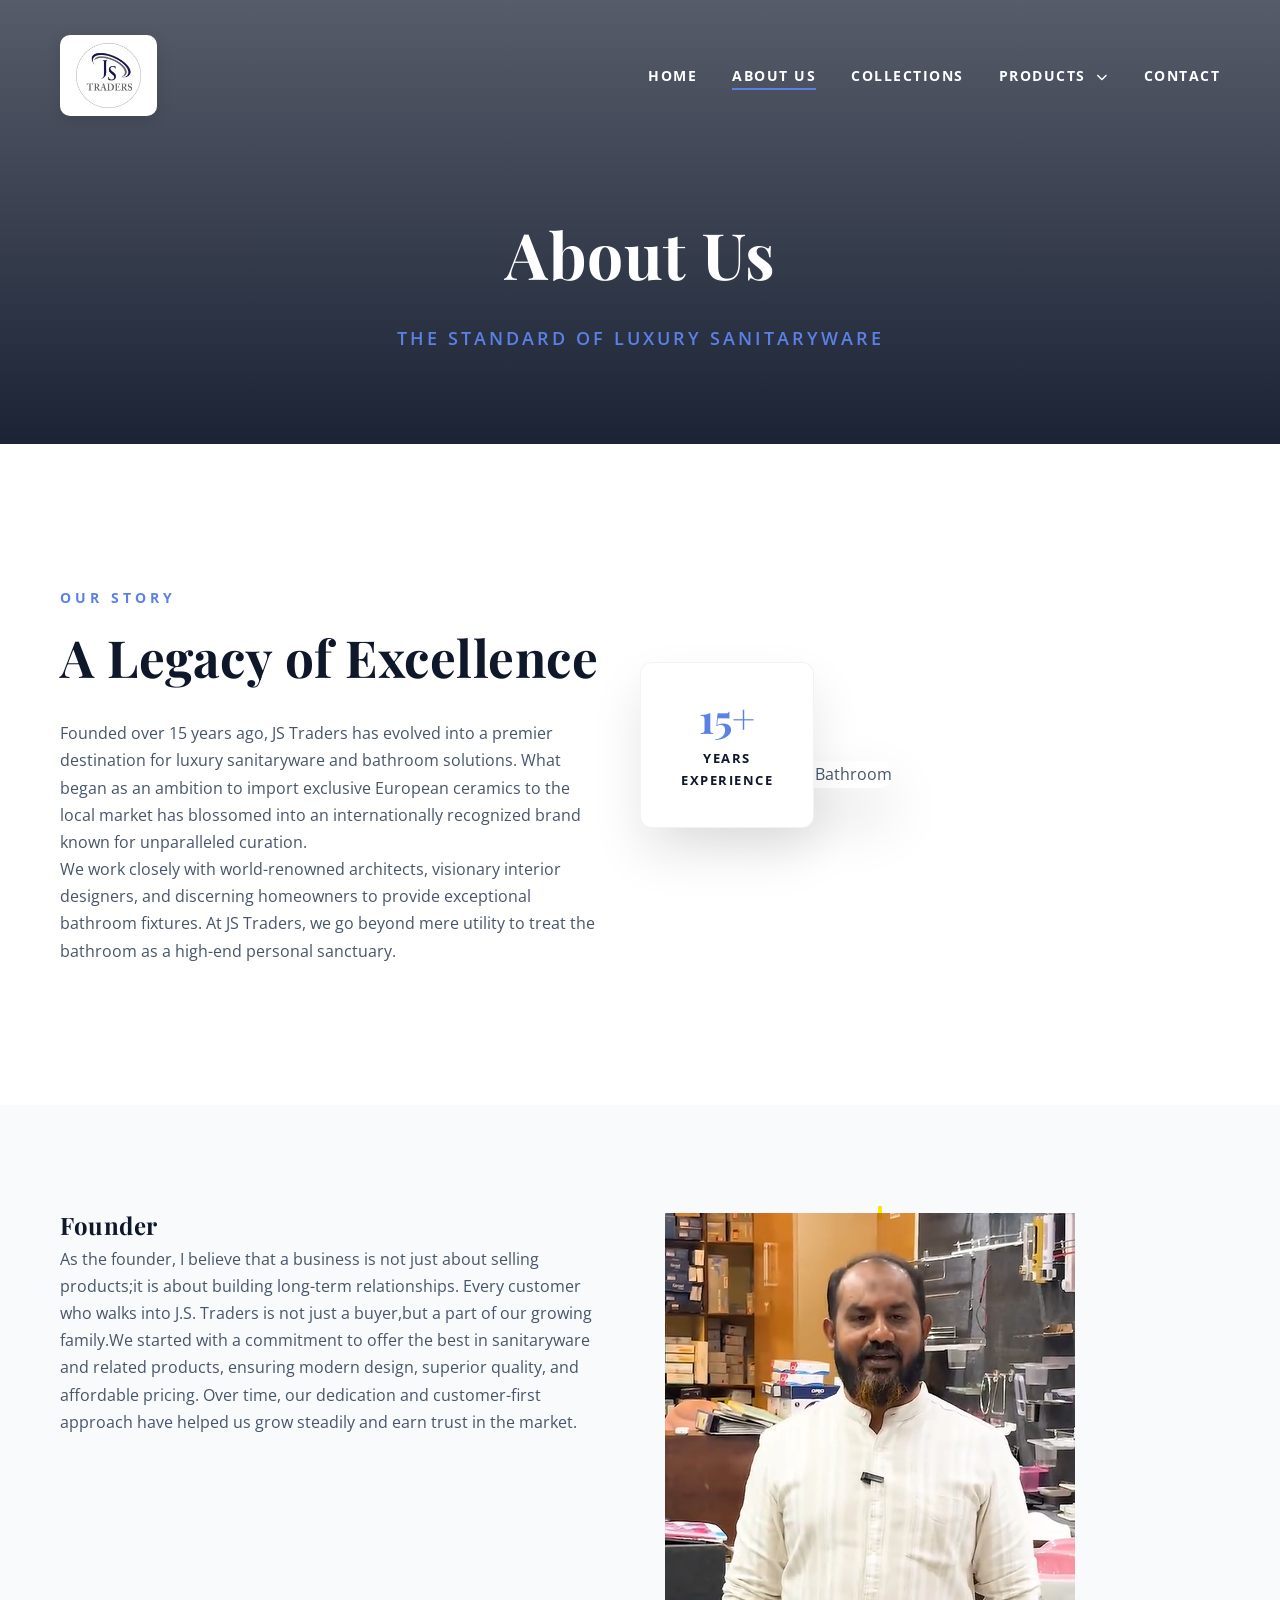
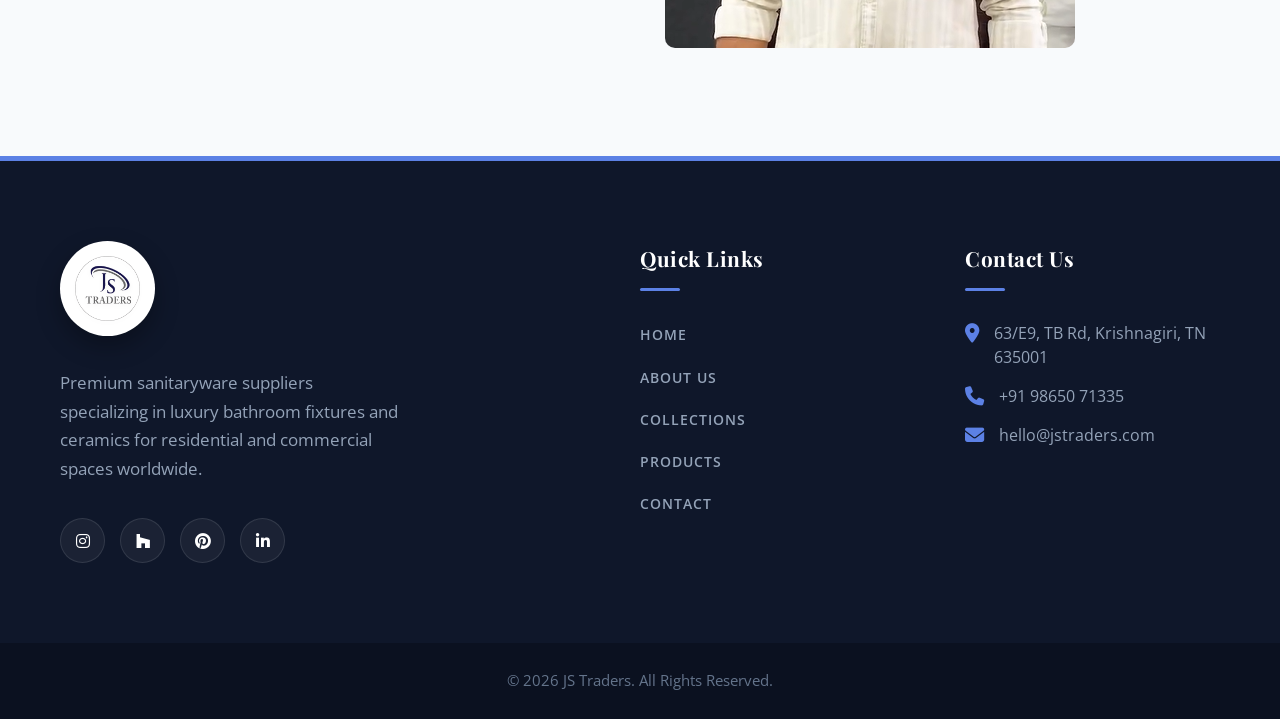
==== commit d7dc4b29: "changes" ====
--- a/about.html
+++ b/about.html
@@ -27,7 +27,18 @@
                     <li><a href="index.html">Home</a></li>
                     <li><a href="about.html" class="active">About Us</a></li>
                     <li><a href="collections.html">Collections</a></li>
-                    <li><a href="products.html">Products</a></li>
+                    <li class="dropdown">
+                        <a href="#">Products <i class="fa-solid fa-chevron-down"
+                                style="font-size: 0.7rem; margin-left: 5px;"></i></a>
+                        <ul class="dropdown-menu">
+                            <li><a href="faucets.html">Faucets & Showers</a></li>
+                            <li><a href="ceramics.html">Premium Ceramics</a></li>
+                            <li><a href="bathtubs.html">Bathtubs & Wellness</a></li>
+                            <li><a href="smart-toilets.html">Smart Toilets</a></li>
+                            <li><a href="vanities.html">Luxury Vanities</a></li>
+                            <li><a href="accessories.html">Bathroom Accessories</a></li>
+                        </ul>
+                    </li>
                     <li><a href="contact.html">Contact</a></li>
                 </ul>
             </nav>
--- a/style.css
+++ b/style.css
@@ -288,6 +288,71 @@
     width: 100%;
 }
 
+/* Dropdown Menu Styles */
+.dropdown {
+    position: relative;
+}
+
+.dropdown-menu {
+    position: absolute;
+    top: 100%;
+    left: 50%;
+    transform: translateX(-50%) translateY(20px);
+    background-color: #ffffff;
+    min-width: 500px;
+    box-shadow: 0 20px 50px rgba(0, 0, 0, 0.2);
+    border-radius: 16px;
+    padding: 20px;
+    opacity: 0;
+    visibility: hidden;
+    transition: all 0.4s cubic-bezier(0.16, 1, 0.3, 1);
+    z-index: 1000;
+    border: 1px solid rgba(0, 0, 0, 0.05);
+    display: grid;
+    grid-template-columns: repeat(2, 1fr);
+    gap: 10px;
+}
+
+.dropdown:hover .dropdown-menu {
+    opacity: 1;
+    visibility: visible;
+    transform: translateX(-50%) translateY(0);
+}
+
+.dropdown-menu li {
+    width: 100%;
+}
+
+.dropdown-menu li a {
+    display: flex;
+    align-items: center;
+    padding: 15px 20px;
+    color: var(--primary-color) !important;
+    text-transform: none;
+    font-weight: 600;
+    font-size: 0.95rem;
+    letter-spacing: 0.5px;
+    transition: var(--transition);
+    border-bottom: none;
+    border-radius: 8px;
+}
+
+.dropdown-menu li a:hover {
+    background-color: var(--accent-light);
+    color: var(--secondary-color) !important;
+    padding-left: 25px;
+}
+
+.dropdown-menu li a::after {
+    display: none;
+}
+
+/* For scrolled header - ensure dropdown items remain readable */
+.header.scrolled .dropdown-menu {
+    background-color: #ffffff;
+    box-shadow: 0 10px 30px rgba(0, 0, 0, 0.1);
+}
+
 .nav-links li a:hover {
     color: var(--secondary-color);
 }
@@ -1104,6 +1169,21 @@
     }
 }
 
+/* Mobile Adjustments for Dropdown Grid */
+@media (max-width: 992px) {
+    .dropdown-menu {
+        min-width: 100% !important;
+        grid-template-columns: 1fr !important;
+        gap: 0 !important;
+        padding: 0 !important;
+        display: none; /* Controlled by JS */
+    }
+    
+    .dropdown.active .dropdown-menu {
+        display: block !important;
+    }
+}
+
 .footer {
     background-color: var(--primary-color);
     padding: 80px 0 0;
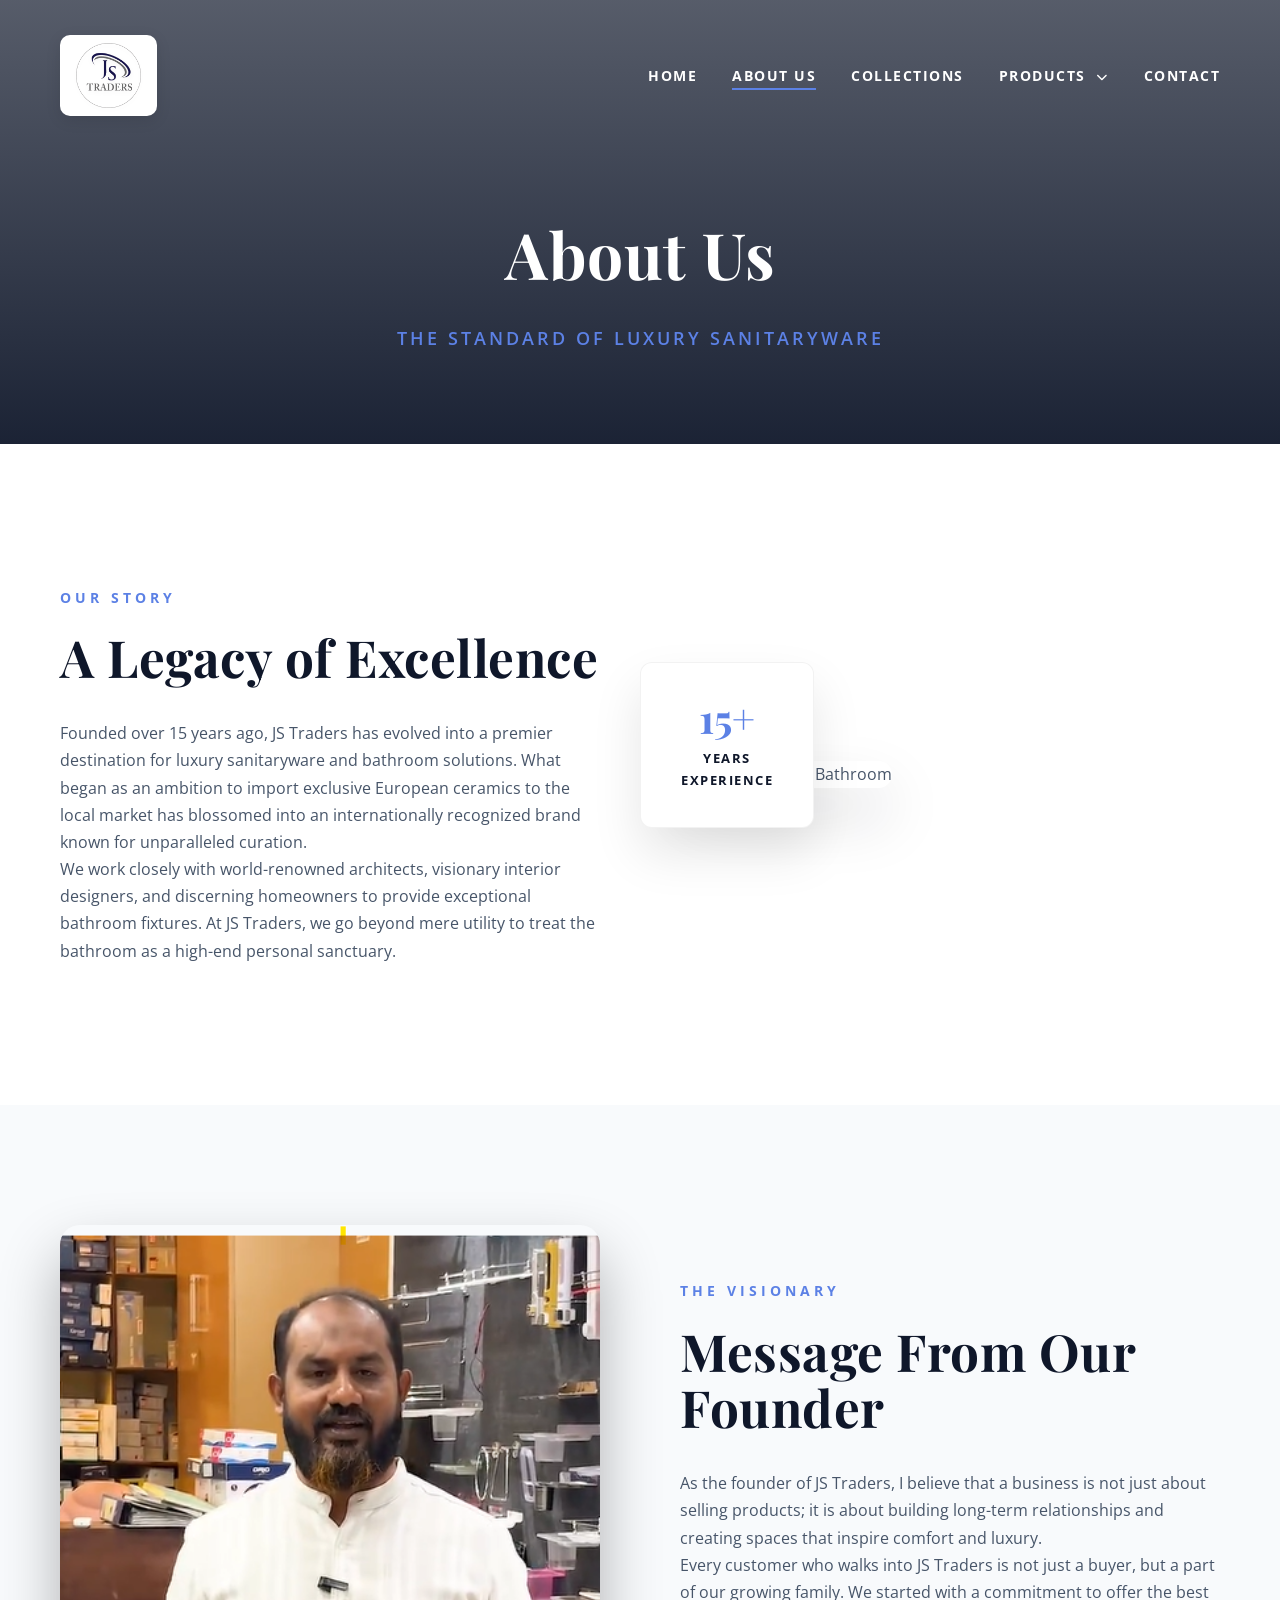
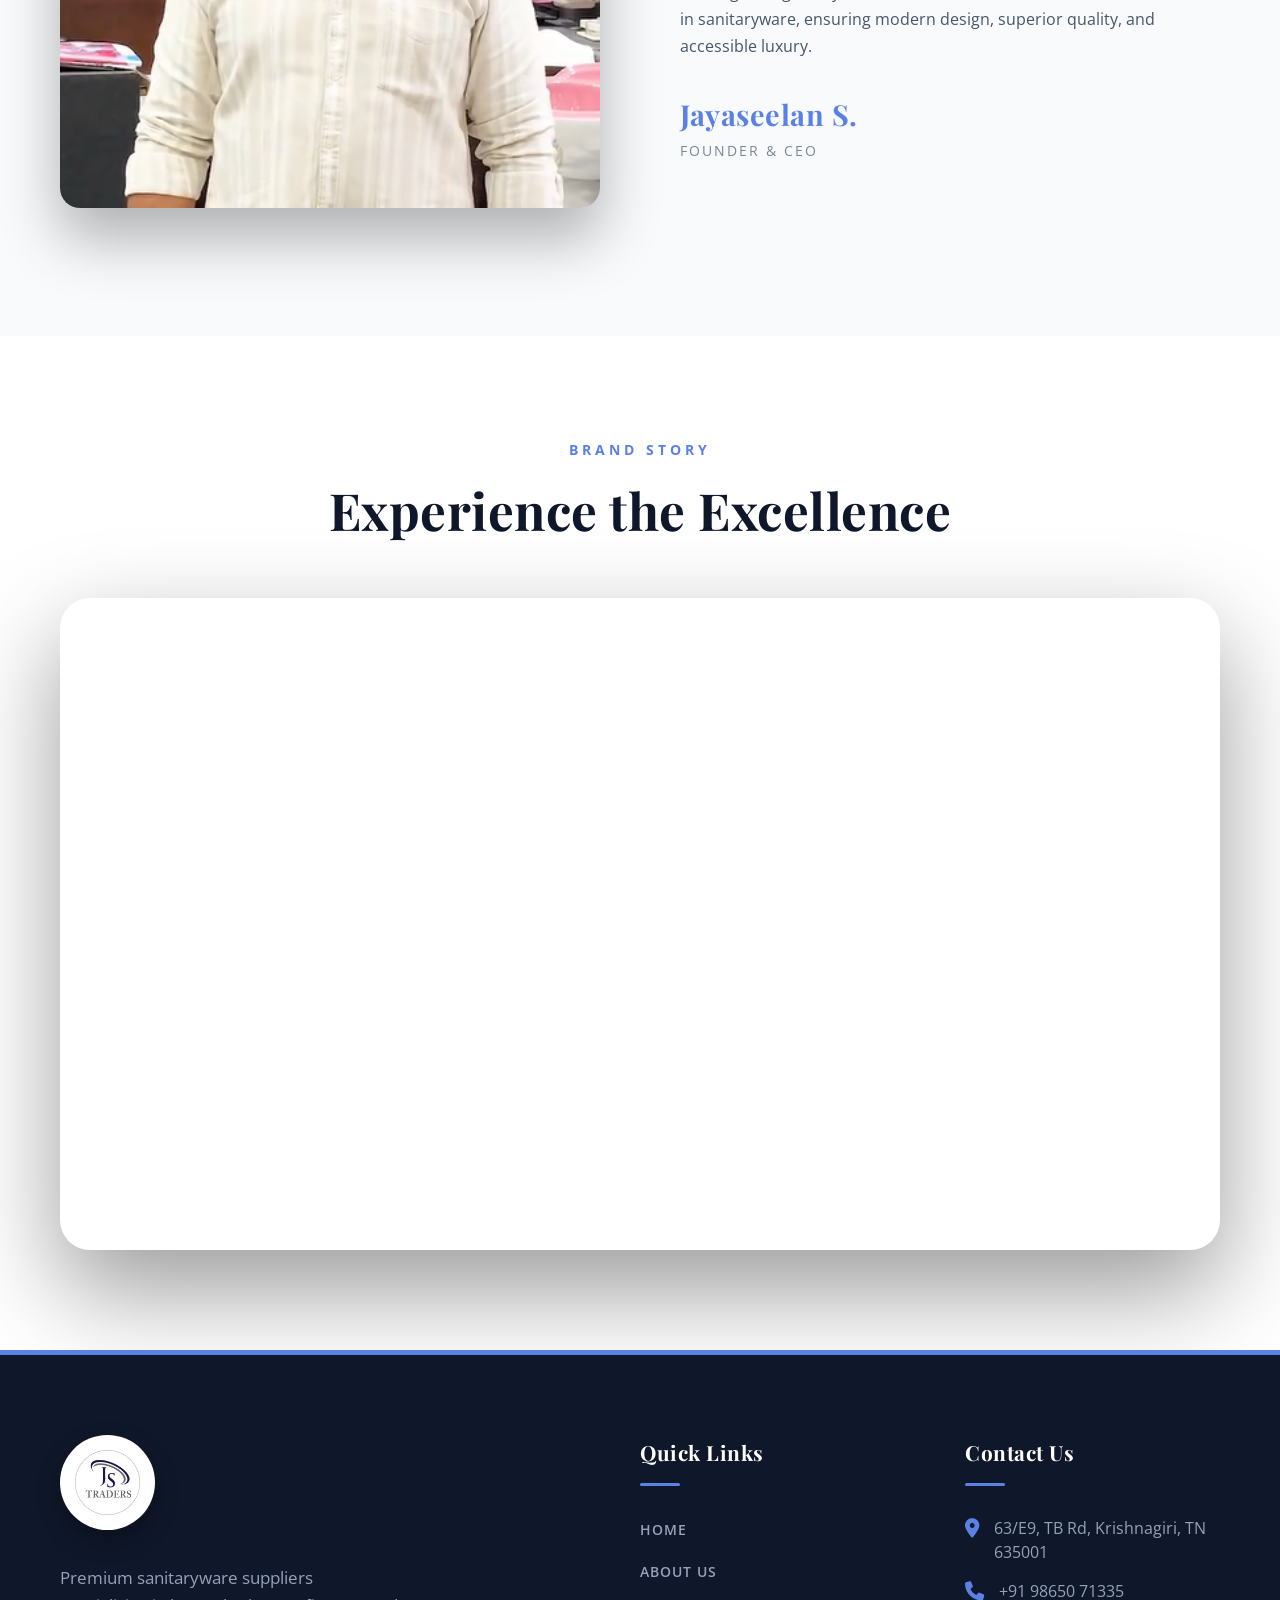
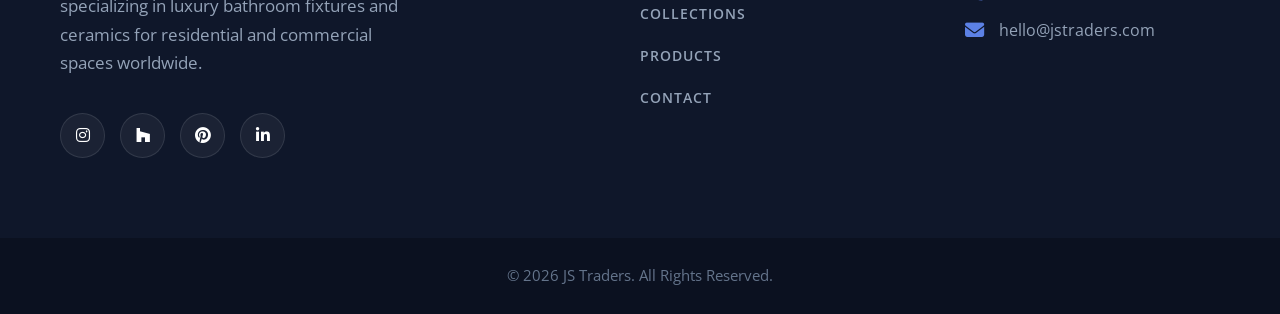
==== commit cf3e0135: "changes" ====
--- a/about.html
+++ b/about.html
@@ -76,22 +76,48 @@
         </div>
     </section>
 
-    <!-- Vision, Mission & Promise Sections (Horizontal Layout) -->
-    <section class="grid" style="background-color: var(--bg-card); padding: 100px 0;">
-        <div class="container grid-container">
-            <div class="grid-item">
-                <h1>Founder</h1>
-                <p>
-                    As the founder, I believe that a business is not just about selling products;it is about building
-                    long-term relationships. Every customer who walks into J.S. Traders is not just a buyer,but a part
-                    of our growing family.We started with a commitment to offer the best in sanitaryware and related
-                    products, ensuring modern design, superior quality, and affordable pricing. Over time, our
-                    dedication and customer-first approach have helped us grow steadily and earn trust in the market.
+    <!-- Founder Section -->
+    <section class="founder-section" style="padding: 120px 0; background-color: var(--bg-card);">
+        <div class="container about-container" style="flex-direction: row-reverse;">
+            <div class="about-image-wrapper">
+                <img src="images/founder.png" alt="Founder of JS Traders" class="about-img"
+                    style="border-radius: 20px; box-shadow: 0 30px 60px rgba(0,0,0,0.3);">
+            </div>
+            <div class="about-text">
+                <h4 class="section-subtitle">THE VISIONARY</h4>
+                <h2 class="section-title">Message From Our Founder</h2>
+                <p>As the founder of JS Traders, I believe that a business is not just about selling products; it is
+                    about building long-term relationships and creating spaces that inspire comfort and luxury.</p>
+                <p>Every customer who walks into JS Traders is not just a buyer, but a part of our growing family. We
+                    started with a commitment to offer the best in sanitaryware, ensuring modern design, superior
+                    quality, and accessible luxury.</p>
+                <!-- <p>Our journey has been guided by a simple philosophy: if you provide exceptional quality and treat every project as your own, success and trust will follow. Today, we continue to push the boundaries of bathroom architecture, bringing the world's finest designs to your doorstep.</p> -->
+                <div class="founder-signature" style="margin-top: 30px;">
+                    <h3
+                        style="font-family: 'Playfair Display', serif; color: var(--secondary-color); font-size: 1.8rem;">
+                        Jayaseelan S.</h3>
+                    <p style="font-size: 0.9rem; letter-spacing: 2px; color: var(--text-color); opacity: 0.7;">FOUNDER &
+                        CEO</p>
+                </div>
+            </div>
+        </div>
+    </section>
 
-                </p>
+    <!-- YouTube Section -->
+    <section class="video-section" style="padding: 100px 0;">
+        <div class="container">
+            <div class="section-header text-center">
+                <h4 class="section-subtitle">BRAND STORY</h4>
+                <h2 class="section-title">Experience the Excellence</h2>
             </div>
-            <div class="grid-item">
-                <img src="images/founder.png" alt="founder">
+            <div class="video-container" style="margin-top: 60px; position: relative; padding-bottom: 56.25%; height: 0; overflow: hidden; border-radius: 30px; box-shadow: 0 40px 100px rgba(0,0,0,0.4);">
+                <iframe 
+                    style="position: absolute; top: 0; left: 0; width: 100%; height: 100%; border: 0;"
+                    src="https://www.youtube.com/embed/dQw4w9WgXcQ" 
+                    title="JS Traders Brand Video" 
+                    allow="accelerometer; autoplay; clipboard-write; encrypted-media; gyroscope; picture-in-picture; web-share" 
+                    allowfullscreen>
+                </iframe>
             </div>
         </div>
     </section>
--- a/style.css
+++ b/style.css
@@ -288,6 +288,35 @@
     width: 100%;
 }
 
+
+/* Buttons */
+.btn {
+    display: inline-block;
+    padding: 16px 35px;
+    border-radius: 50px;
+    font-weight: 600;
+    font-size: 0.95rem;
+    letter-spacing: 1px;
+    text-transform: uppercase;
+    transition: all 0.4s cubic-bezier(0.165, 0.84, 0.44, 1);
+    cursor: pointer;
+    border: none;
+    text-align: center;
+    text-decoration: none;
+}
+
+.btn-primary {
+    background-color: var(--secondary-color);
+    color: #ffffff !important;
+    box-shadow: 0 10px 25px rgba(92, 129, 229, 0.3);
+}
+
+.btn-primary:hover {
+    background-color: #4a6ec5;
+    transform: translateY(-5px);
+    box-shadow: 0 15px 35px rgba(92, 129, 229, 0.4);
+}
+
 /* Dropdown Menu Styles */
 .dropdown {
     position: relative;
@@ -540,7 +569,7 @@
 
 .about-img {
     width: 100%;
-    height: auto;
+    height: 70%;
     border-radius: 20px;
     box-shadow: 0 30px 60px rgba(15, 23, 42, 0.15);
 }
@@ -1055,6 +1084,39 @@
     transform: translateY(0);
 }
 
+
+/* Reveal Animations */
+.reveal-hidden {
+    opacity: 0;
+    transform: translateY(50px);
+    transition: all 1.2s cubic-bezier(0.165, 0.84, 0.44, 1);
+}
+
+.reveal-left {
+    opacity: 0;
+    transform: translateX(-50px);
+    transition: all 1.2s cubic-bezier(0.165, 0.84, 0.44, 1);
+}
+
+.reveal-right {
+    opacity: 0;
+    transform: translateX(50px);
+    transition: all 1.2s cubic-bezier(0.165, 0.84, 0.44, 1);
+}
+
+.reveal-visible {
+    opacity: 1 !important;
+    transform: translate(0, 0) !important;
+}
+
+.delay-1 {
+    transition-delay: 0.2s;
+}
+
+.delay-2 {
+    transition-delay: 0.4s;
+}
+
 /* Responsive Overrides */
 @media (max-width: 992px) {
 
@@ -1176,9 +1238,10 @@
         grid-template-columns: 1fr !important;
         gap: 0 !important;
         padding: 0 !important;
-        display: none; /* Controlled by JS */
-    }
-    
+        display: none;
+        /* Controlled by JS */
+    }
+
     .dropdown.active .dropdown-menu {
         display: block !important;
     }
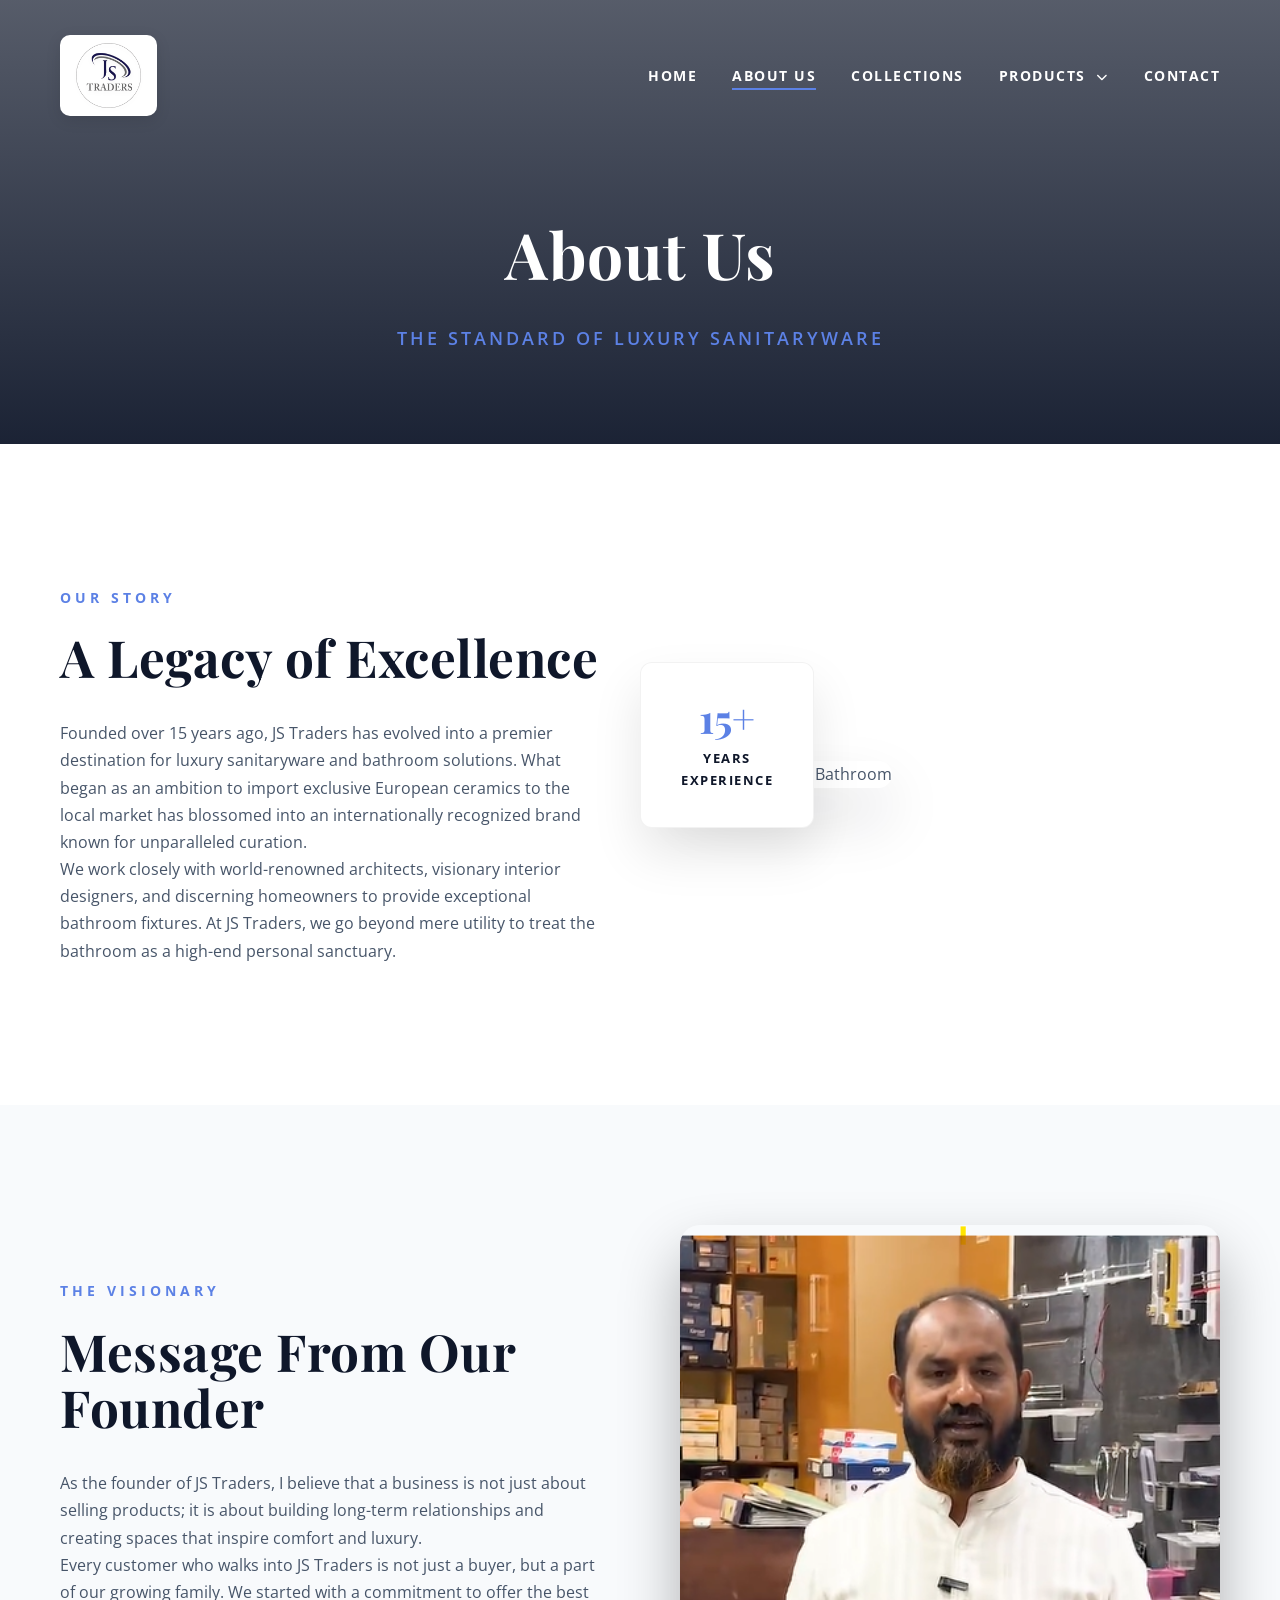
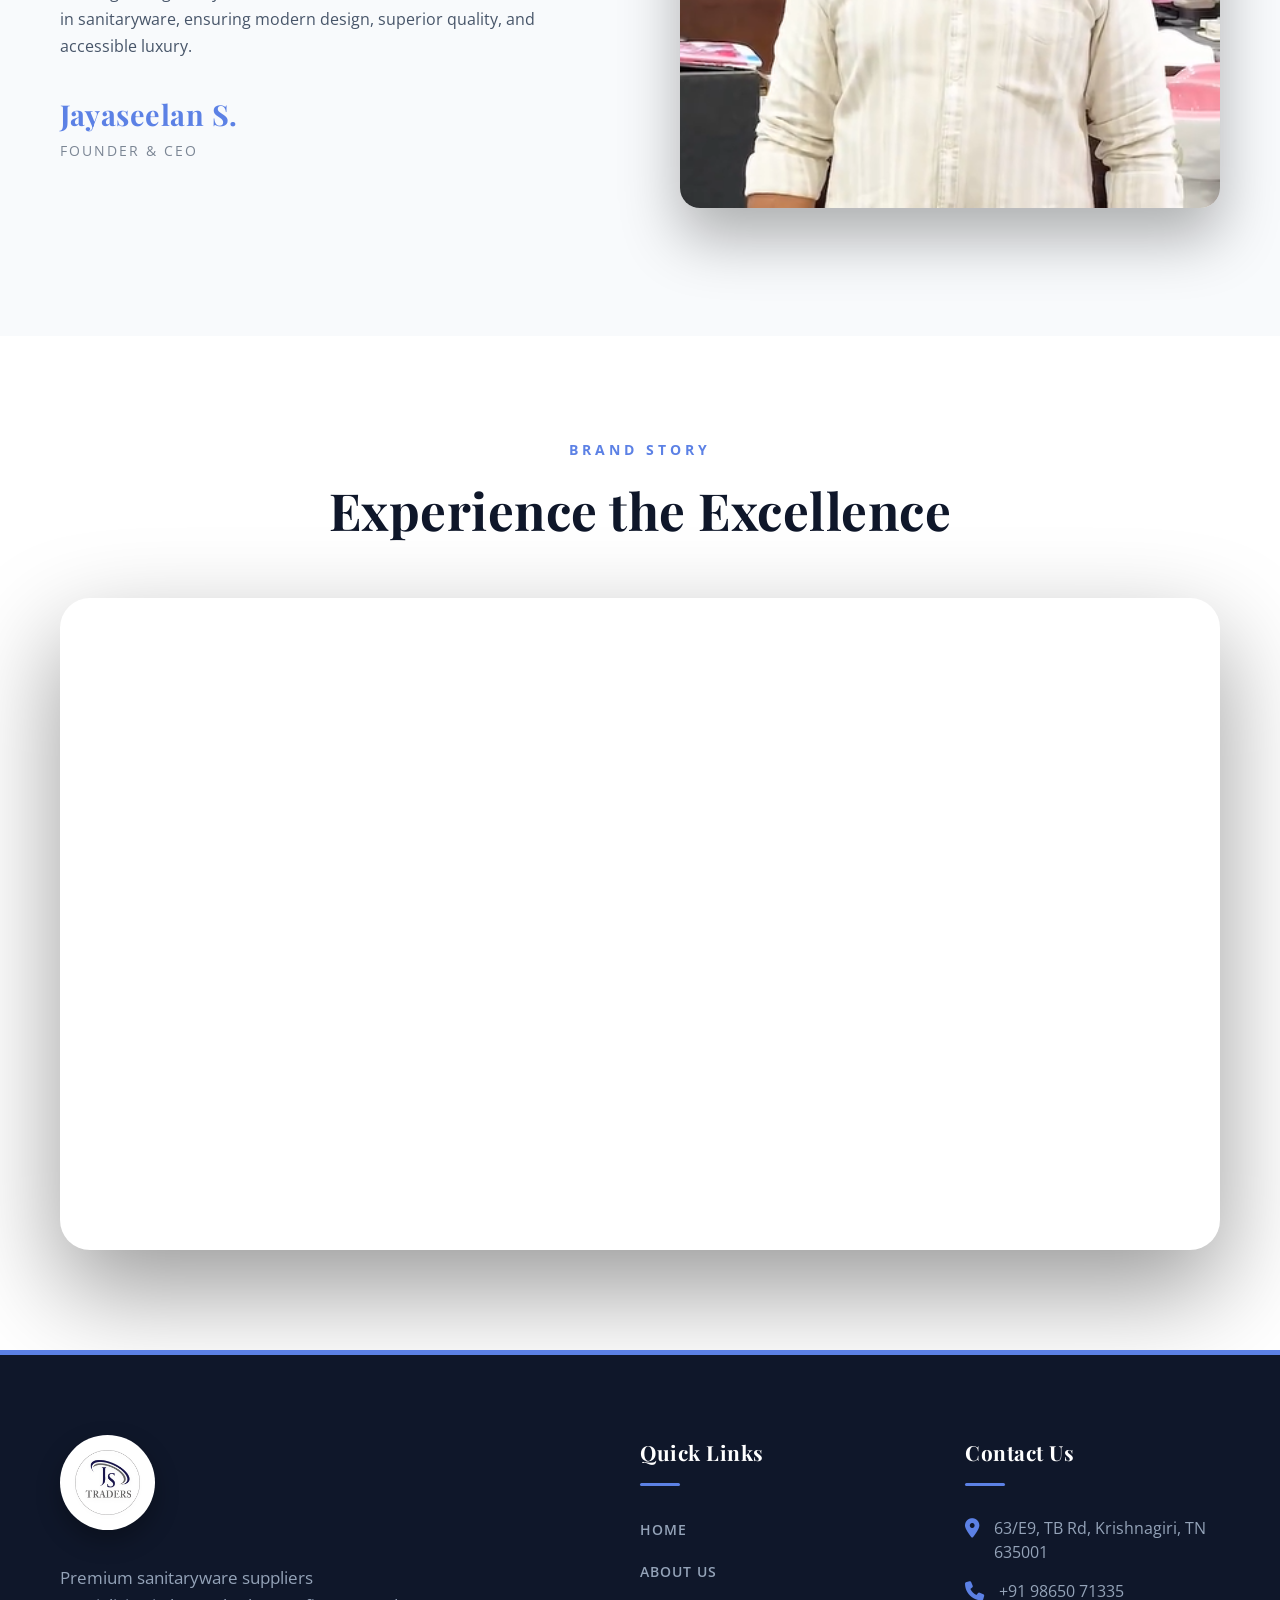
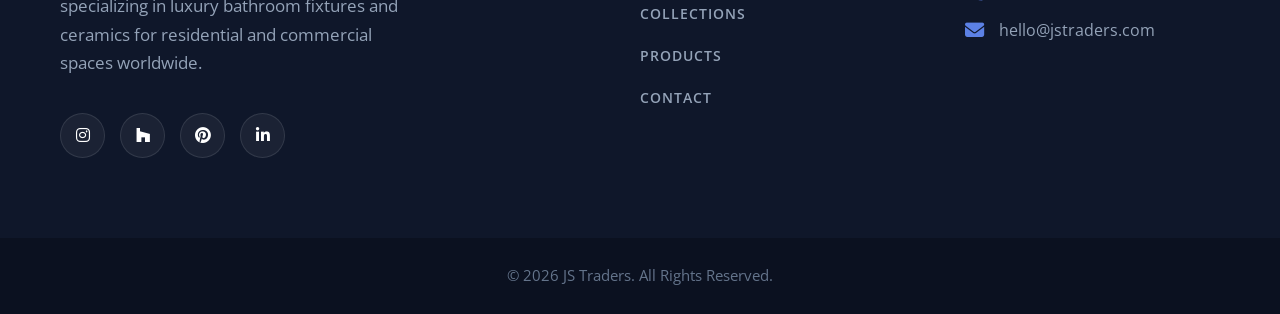
==== commit 52536185: "changes" ====
--- a/about.html
+++ b/about.html
@@ -78,7 +78,8 @@
 
     <!-- Founder Section -->
     <section class="founder-section" style="padding: 120px 0; background-color: var(--bg-card);">
-        <div class="container about-container" style="flex-direction: row-reverse;">
+        <div class="container about-container reverse">
+
             <div class="about-image-wrapper">
                 <img src="images/founder.png" alt="Founder of JS Traders" class="about-img"
                     style="border-radius: 20px; box-shadow: 0 30px 60px rgba(0,0,0,0.3);">
--- a/style.css
+++ b/style.css
@@ -563,6 +563,15 @@
     align-items: center;
 }
 
+.about-container.reverse > .about-image-wrapper {
+    order: 2;
+}
+
+.about-container.reverse > .about-text {
+    order: 1;
+}
+
+
 .about-image-wrapper {
     position: relative;
 }
@@ -1268,35 +1277,70 @@
     width: 100%;
 }
 
-.grid-container {
+.collections-grid {
     display: grid;
     grid-template-columns: repeat(2, 1fr);
-    gap: 50px;
-    color: var(--text-color);
-}
-
-.grid-item img {
-    max-width: 100%;
-    height: auto;
-    border-radius: 10px;
-}
-
-.left-part h1 {
+    gap: 40px;
+    margin-top: 60px;
+}
+
+.collection-card {
+    background-color: var(--bg-card);
+    border-radius: 20px;
+    overflow: hidden;
+    transition: var(--transition);
+    border: 1px solid rgba(15, 23, 42, 0.05);
+    display: flex;
+    flex-direction: column;
+}
+
+.collection-card:hover {
+    transform: translateY(-10px);
+    box-shadow: 0 20px 40px rgba(15, 23, 42, 0.1);
+    border-color: var(--secondary-color);
+}
+
+.collection-card-image {
+    width: 100%;
+    height: 350px;
+    overflow: hidden;
+}
+
+.collection-card-image img {
+    width: 100%;
+    height: 100%;
+    object-fit: cover;
+    transition: transform 0.8s cubic-bezier(0.16, 1, 0.3, 1);
+}
+
+.collection-card:hover .collection-card-image img {
+    transform: scale(1.1);
+}
+
+.collection-card-content {
+    padding: 40px;
+    flex-grow: 1;
+    display: flex;
+    flex-direction: column;
+}
+
+.collection-card h3 {
     font-size: 2rem;
-    font-weight: 700;
-    margin-bottom: 20px;
-}
-
-.left-part p {
-    font-size: 1rem;
-    font-weight: 400;
-    margin-bottom: 20px;
-}
-
-.left-part {
-    padding: 20px;
-}
-
-.right-part {
-    padding: 20px;
+    margin-bottom: 15px;
+}
+
+.collection-card p {
+    margin-bottom: 25px;
+    flex-grow: 1;
+}
+
+/* Responsive adjustments for collections grid */
+@media (max-width: 992px) {
+    .collections-grid {
+        grid-template-columns: 1fr;
+    }
+    
+    .collection-card-image {
+        height: 300px;
+    }
 }
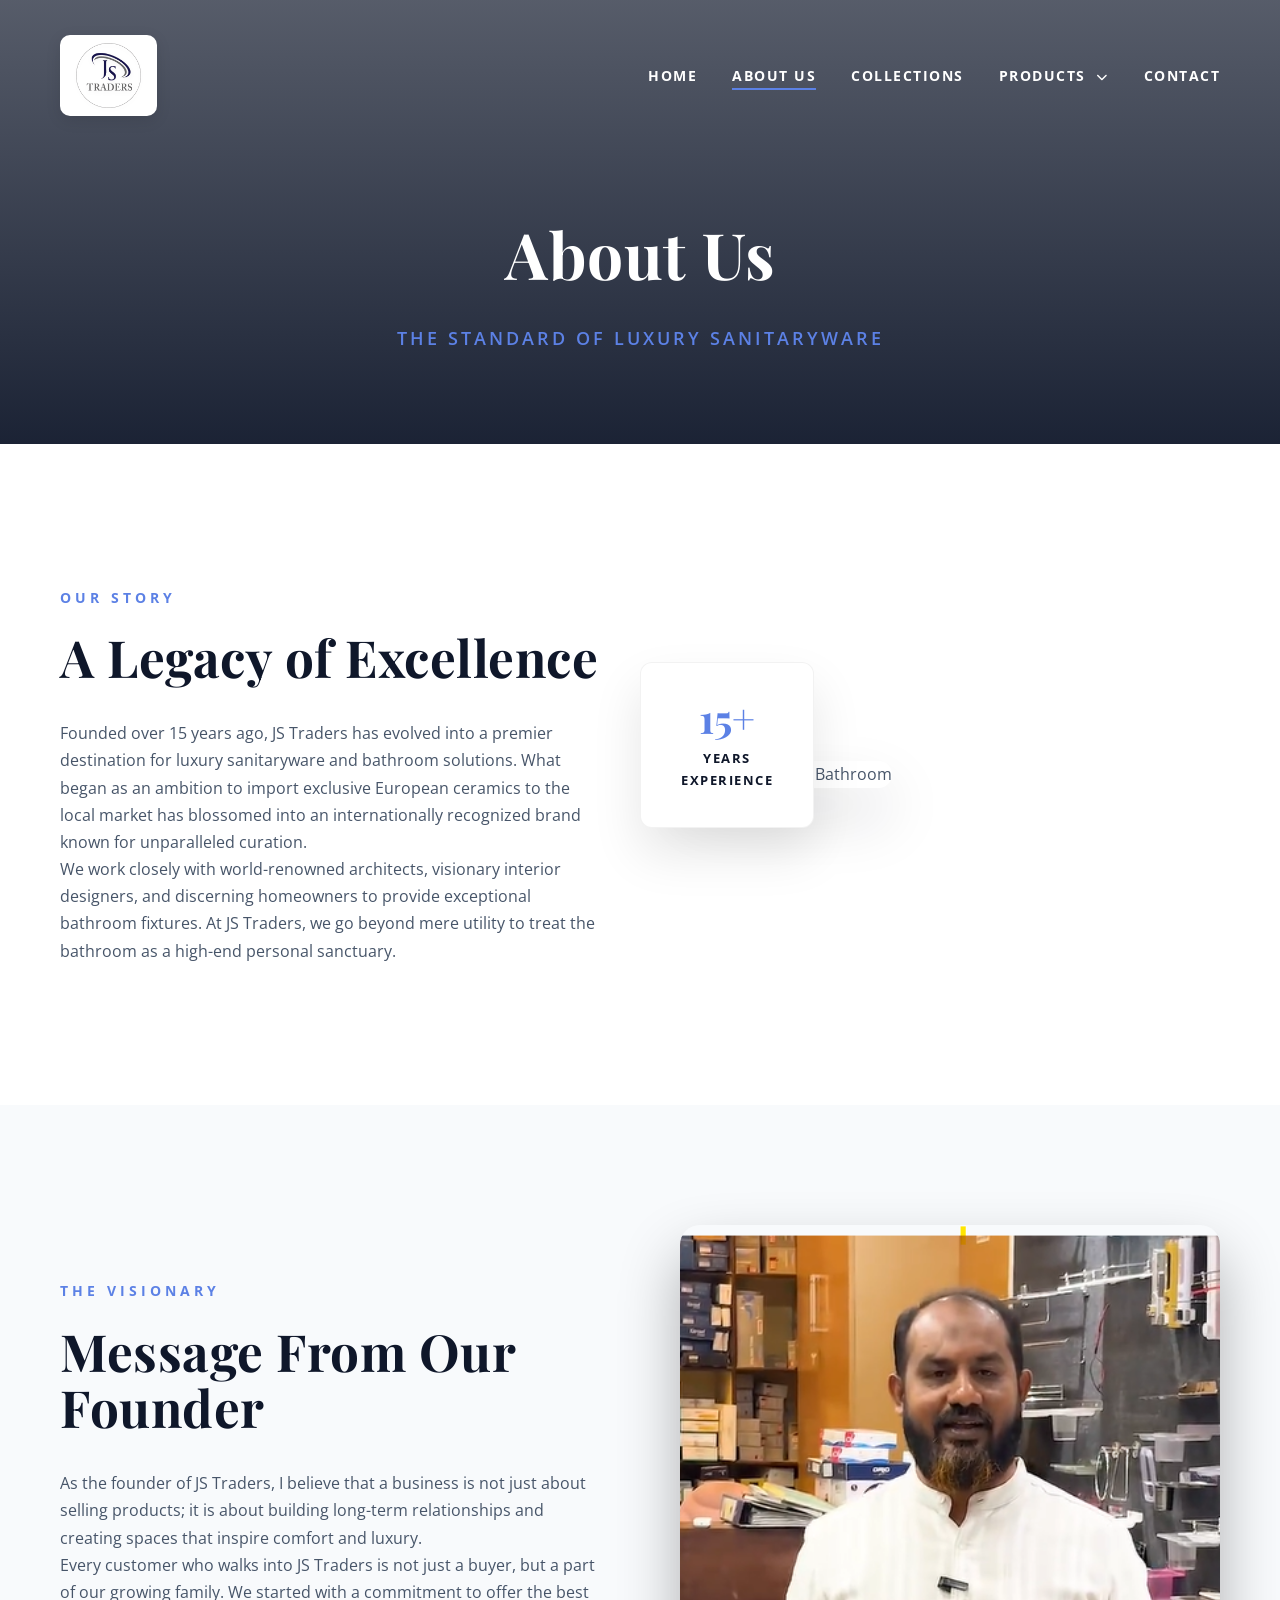
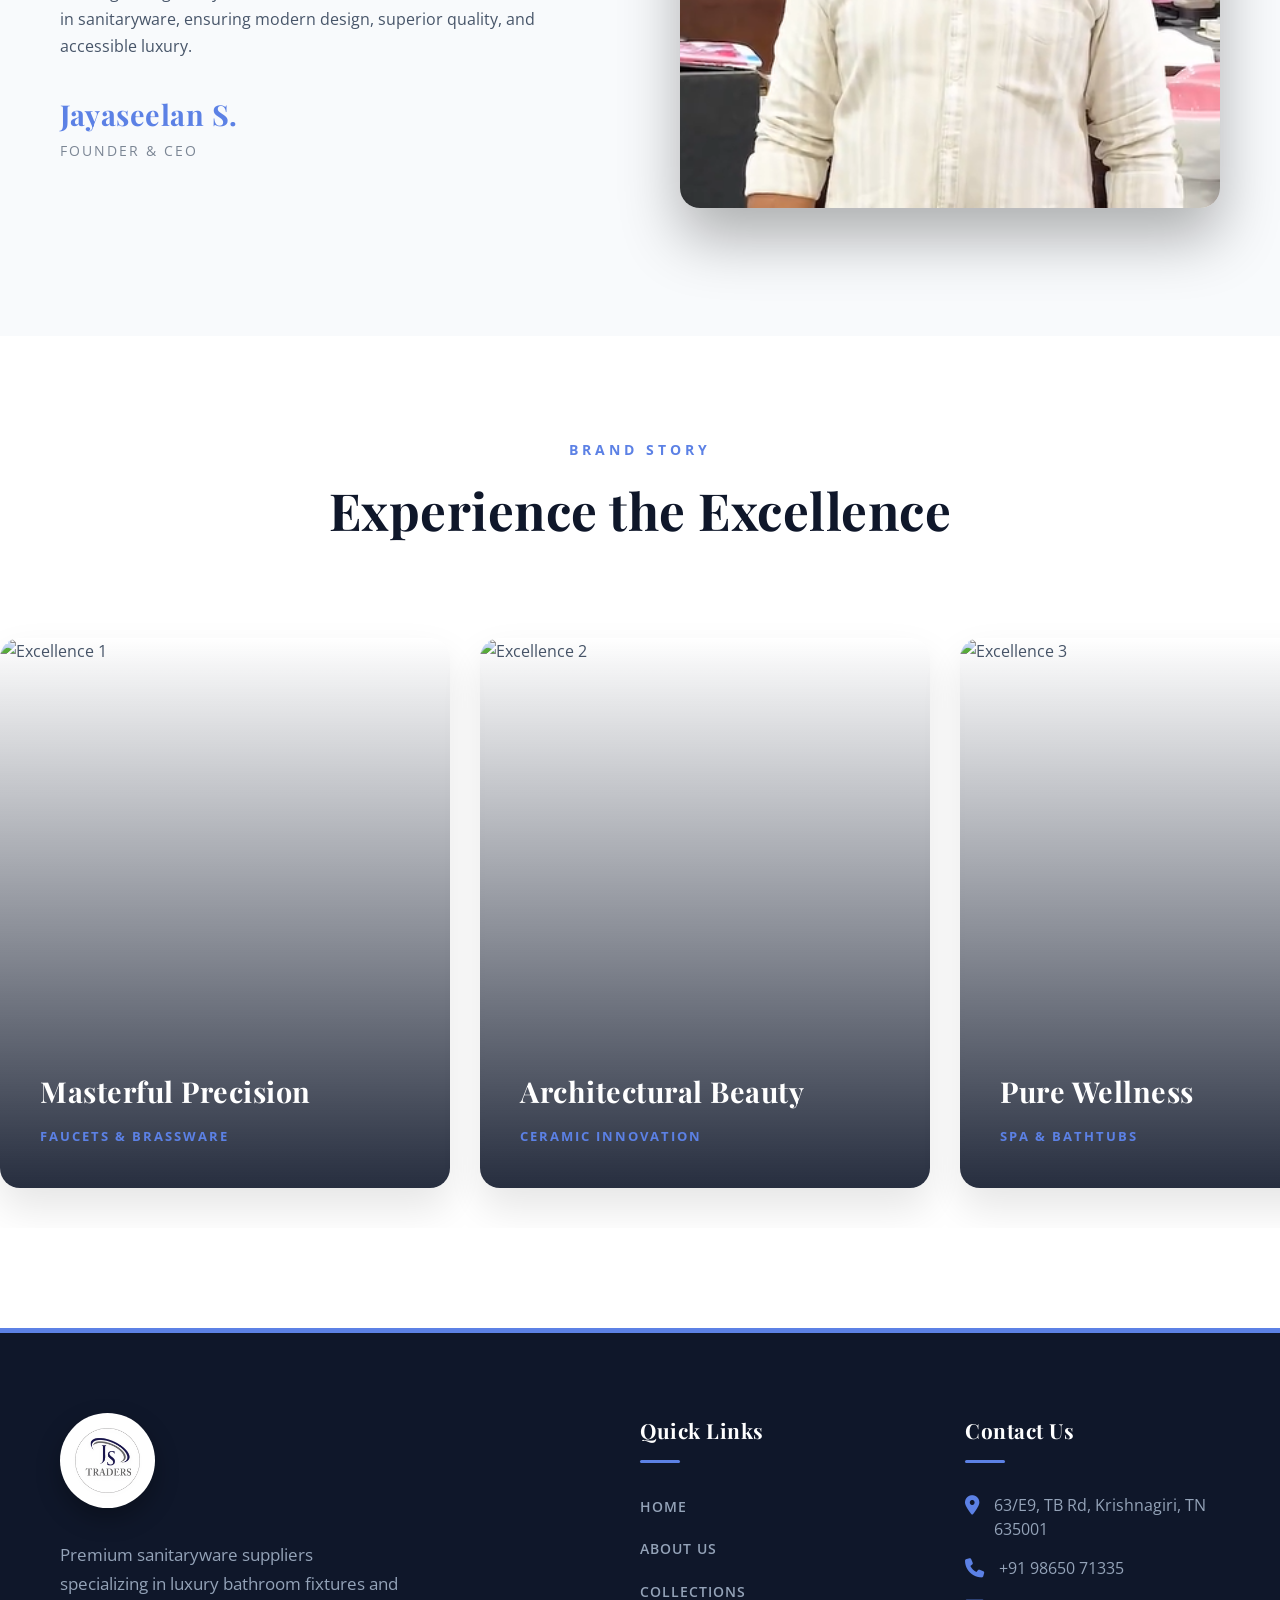
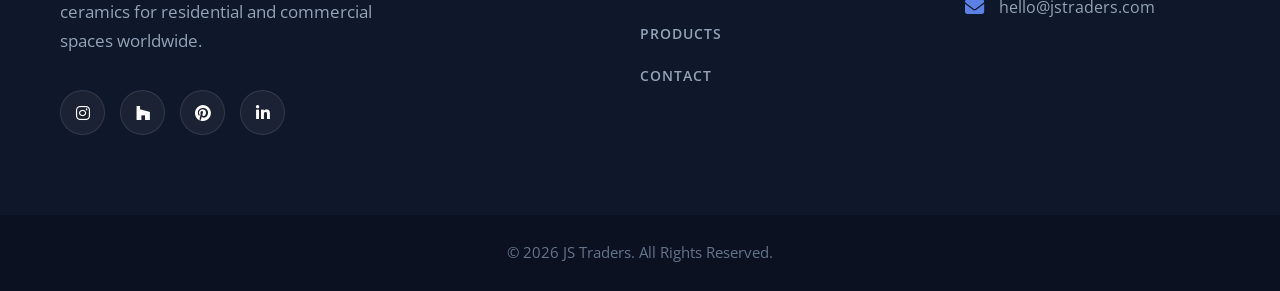
==== commit 38ce1bd0: "changes" ====
--- a/about.html
+++ b/about.html
@@ -104,21 +104,80 @@
         </div>
     </section>
 
-    <!-- YouTube Section -->
-    <section class="video-section" style="padding: 100px 0;">
+    <!-- Experience the Excellence Section -->
+    <section class="video-section" style="padding: 100px 0; overflow: hidden;">
         <div class="container">
             <div class="section-header text-center">
                 <h4 class="section-subtitle">BRAND STORY</h4>
                 <h2 class="section-title">Experience the Excellence</h2>
             </div>
-            <div class="video-container" style="margin-top: 60px; position: relative; padding-bottom: 56.25%; height: 0; overflow: hidden; border-radius: 30px; box-shadow: 0 40px 100px rgba(0,0,0,0.4);">
-                <iframe 
-                    style="position: absolute; top: 0; left: 0; width: 100%; height: 100%; border: 0;"
-                    src="https://www.youtube.com/embed/dQw4w9WgXcQ" 
-                    title="JS Traders Brand Video" 
-                    allow="accelerometer; autoplay; clipboard-write; encrypted-media; gyroscope; picture-in-picture; web-share" 
-                    allowfullscreen>
-                </iframe>
+        </div>
+
+        <!-- Autoscroll Marquee -->
+        <div class="marquee-wrapper" style="margin-top: 60px; position: relative; width: 100%; overflow: hidden; padding: 40px 0;">
+            <div class="marquee-track" style="display: flex; gap: 30px; width: max-content; animation: scroll 40s linear infinite;">
+                <!-- Card 1 -->
+                <div class="excellence-card" style="width: 450px; height: 550px; flex-shrink: 0; border-radius: 20px; overflow: hidden; position: relative; box-shadow: 0 20px 40px rgba(0,0,0,0.1);">
+                    <img src="https://images.unsplash.com/photo-1616486701797-0f33f6100211?auto=format&fit=crop&w=800&q=80" alt="Excellence 1" style="width: 100%; height: 100%; object-fit: cover;">
+                    <div class="card-overlay" style="position: absolute; inset: 0; background: linear-gradient(transparent, rgba(15, 23, 42, 0.9)); display: flex; flex-direction: column; justify-content: flex-end; padding: 40px; color: #fff;">
+                        <h3 style="color: #fff; font-size: 1.8rem; margin-bottom: 10px;">Masterful Precision</h3>
+                        <p style="color: var(--secondary-color); font-weight: 700; text-transform: uppercase; letter-spacing: 2px; font-size: 0.8rem;">Faucets & Brassware</p>
+                    </div>
+                </div>
+                <!-- Card 2 -->
+                <div class="excellence-card" style="width: 450px; height: 550px; flex-shrink: 0; border-radius: 20px; overflow: hidden; position: relative; box-shadow: 0 20px 40px rgba(0,0,0,0.1);">
+                    <img src="https://images.unsplash.com/photo-1620626011761-996317b8d101?auto=format&fit=crop&w=800&q=80" alt="Excellence 2" style="width: 100%; height: 100%; object-fit: cover;">
+                    <div class="card-overlay" style="position: absolute; inset: 0; background: linear-gradient(transparent, rgba(15, 23, 42, 0.9)); display: flex; flex-direction: column; justify-content: flex-end; padding: 40px; color: #fff;">
+                        <h3 style="color: #fff; font-size: 1.8rem; margin-bottom: 10px;">Architectural Beauty</h3>
+                        <p style="color: var(--secondary-color); font-weight: 700; text-transform: uppercase; letter-spacing: 2px; font-size: 0.8rem;">Ceramic Innovation</p>
+                    </div>
+                </div>
+                <!-- Card 3 -->
+                <div class="excellence-card" style="width: 450px; height: 550px; flex-shrink: 0; border-radius: 20px; overflow: hidden; position: relative; box-shadow: 0 20px 40px rgba(0,0,0,0.1);">
+                    <img src="https://images.unsplash.com/photo-1600566753190-17f0baa2a6c3?auto=format&fit=crop&w=800&q=80" alt="Excellence 3" style="width: 100%; height: 100%; object-fit: cover;">
+                    <div class="card-overlay" style="position: absolute; inset: 0; background: linear-gradient(transparent, rgba(15, 23, 42, 0.9)); display: flex; flex-direction: column; justify-content: flex-end; padding: 40px; color: #fff;">
+                        <h3 style="color: #fff; font-size: 1.8rem; margin-bottom: 10px;">Pure Wellness</h3>
+                        <p style="color: var(--secondary-color); font-weight: 700; text-transform: uppercase; letter-spacing: 2px; font-size: 0.8rem;">Spa & Bathtubs</p>
+                    </div>
+                </div>
+                <!-- Card 4 -->
+                <div class="excellence-card" style="width: 450px; height: 550px; flex-shrink: 0; border-radius: 20px; overflow: hidden; position: relative; box-shadow: 0 20px 40px rgba(0,0,0,0.1);">
+                    <img src="https://images.unsplash.com/photo-1584622650111-993a426fbf0a?auto=format&fit=crop&w=800&q=80" alt="Excellence 4" style="width: 100%; height: 100%; object-fit: cover;">
+                    <div class="card-overlay" style="position: absolute; inset: 0; background: linear-gradient(transparent, rgba(15, 23, 42, 0.9)); display: flex; flex-direction: column; justify-content: flex-end; padding: 40px; color: #fff;">
+                        <h3 style="color: #fff; font-size: 1.8rem; margin-bottom: 10px;">Intelligent Design</h3>
+                        <p style="color: var(--secondary-color); font-weight: 700; text-transform: uppercase; letter-spacing: 2px; font-size: 0.8rem;">Smart Hygiene</p>
+                    </div>
+                </div>
+
+                <!-- Duplicated for Infinite Effect -->
+                <div class="excellence-card" style="width: 450px; height: 550px; flex-shrink: 0; border-radius: 20px; overflow: hidden; position: relative; box-shadow: 0 20px 40px rgba(0,0,0,0.1);">
+                    <img src="https://images.unsplash.com/photo-1616486701797-0f33f6100211?auto=format&fit=crop&w=800&q=80" alt="Excellence 1" style="width: 100%; height: 100%; object-fit: cover;">
+                    <div class="card-overlay" style="position: absolute; inset: 0; background: linear-gradient(transparent, rgba(15, 23, 42, 0.9)); display: flex; flex-direction: column; justify-content: flex-end; padding: 40px; color: #fff;">
+                        <h3 style="color: #fff; font-size: 1.8rem; margin-bottom: 10px;">Masterful Precision</h3>
+                        <p style="color: var(--secondary-color); font-weight: 700; text-transform: uppercase; letter-spacing: 2px; font-size: 0.8rem;">Faucets & Brassware</p>
+                    </div>
+                </div>
+                <div class="excellence-card" style="width: 450px; height: 550px; flex-shrink: 0; border-radius: 20px; overflow: hidden; position: relative; box-shadow: 0 20px 40px rgba(0,0,0,0.1);">
+                    <img src="https://images.unsplash.com/photo-1620626011761-996317b8d101?auto=format&fit=crop&w=800&q=80" alt="Excellence 2" style="width: 100%; height: 100%; object-fit: cover;">
+                    <div class="card-overlay" style="position: absolute; inset: 0; background: linear-gradient(transparent, rgba(15, 23, 42, 0.9)); display: flex; flex-direction: column; justify-content: flex-end; padding: 40px; color: #fff;">
+                        <h3 style="color: #fff; font-size: 1.8rem; margin-bottom: 10px;">Architectural Beauty</h3>
+                        <p style="color: var(--secondary-color); font-weight: 700; text-transform: uppercase; letter-spacing: 2px; font-size: 0.8rem;">Ceramic Innovation</p>
+                    </div>
+                </div>
+                <div class="excellence-card" style="width: 450px; height: 550px; flex-shrink: 0; border-radius: 20px; overflow: hidden; position: relative; box-shadow: 0 20px 40px rgba(0,0,0,0.1);">
+                    <img src="https://images.unsplash.com/photo-1600566753190-17f0baa2a6c3?auto=format&fit=crop&w=800&q=80" alt="Excellence 3" style="width: 100%; height: 100%; object-fit: cover;">
+                    <div class="card-overlay" style="position: absolute; inset: 0; background: linear-gradient(transparent, rgba(15, 23, 42, 0.9)); display: flex; flex-direction: column; justify-content: flex-end; padding: 40px; color: #fff;">
+                        <h3 style="color: #fff; font-size: 1.8rem; margin-bottom: 10px;">Pure Wellness</h3>
+                        <p style="color: var(--secondary-color); font-weight: 700; text-transform: uppercase; letter-spacing: 2px; font-size: 0.8rem;">Spa & Bathtubs</p>
+                    </div>
+                </div>
+                <div class="excellence-card" style="width: 450px; height: 550px; flex-shrink: 0; border-radius: 20px; overflow: hidden; position: relative; box-shadow: 0 20px 40px rgba(0,0,0,0.1);">
+                    <img src="https://images.unsplash.com/photo-1584622650111-993a426fbf0a?auto=format&fit=crop&w=800&q=80" alt="Excellence 4" style="width: 100%; height: 100%; object-fit: cover;">
+                    <div class="card-overlay" style="position: absolute; inset: 0; background: linear-gradient(transparent, rgba(15, 23, 42, 0.9)); display: flex; flex-direction: column; justify-content: flex-end; padding: 40px; color: #fff;">
+                        <h3 style="color: #fff; font-size: 1.8rem; margin-bottom: 10px;">Intelligent Design</h3>
+                        <p style="color: var(--secondary-color); font-weight: 700; text-transform: uppercase; letter-spacing: 2px; font-size: 0.8rem;">Smart Hygiene</p>
+                    </div>
+                </div>
             </div>
         </div>
     </section>
--- a/style.css
+++ b/style.css
@@ -813,6 +813,69 @@
     margin-inline: auto;
 }
 
+/* Stats Section Styles */
+.stats-grid {
+    padding: 20px 0;
+}
+
+.stat-item h3 {
+    font-family: var(--font-heading);
+    font-weight: 700;
+}
+
+/* Process Section Styles */
+.process-grid {
+    counter-reset: process-counter;
+}
+
+.process-item {
+    position: relative;
+    padding-top: 40px;
+}
+
+.process-item h3 {
+    font-size: 1.5rem;
+    color: var(--primary-color);
+}
+
+.process-item p {
+    font-size: 0.95rem;
+    color: var(--text-color);
+}
+
+/* Testimonials Section Styles */
+.testimonial-content p {
+    font-size: 1.8rem;
+    line-height: 1.5;
+}
+
+@media (max-width: 768px) {
+    .stats-grid {
+        grid-template-columns: repeat(2, 1fr) !important;
+        gap: 40px !important;
+    }
+    
+    .process-grid {
+        grid-template-columns: 1fr !important;
+        gap: 60px !important;
+    }
+    
+    .process-num {
+        font-size: 3rem !important;
+        top: -20px !important;
+    }
+    
+    .testimonial-content p {
+        font-size: 1.4rem !important;
+    }
+}
+
+@media (max-width: 480px) {
+    .stats-grid {
+        grid-template-columns: 1fr !important;
+    }
+}
+
 /* Footer Deep Integration */
 .footer {
     background-color: var(--primary-color);
@@ -1126,8 +1189,107 @@
     transition-delay: 0.4s;
 }
 
+/* Marquee Animation */
+@keyframes scroll {
+    0% {
+        transform: translateX(0);
+    }
+    100% {
+        transform: translateX(calc(-450px * 4 - 30px * 4));
+    }
+}
+
+.marquee-track:hover {
+    animation-play-state: paused;
+}
+
+.excellence-card {
+    transition: var(--transition);
+}
+
+.excellence-card:hover {
+    transform: scale(1.05);
+    box-shadow: 0 30px 60px rgba(15, 23, 42, 0.2);
+}
+
+.excellence-card img {
+    transition: transform 0.8s cubic-bezier(0.16, 1, 0.3, 1);
+}
+
+.excellence-card:hover img {
+    transform: scale(1.1);
+}
+
+/* Advanced Design Utilities */
+.glass {
+    background: rgba(255, 255, 255, 0.05);
+    backdrop-filter: blur(10px);
+    -webkit-backdrop-filter: blur(10px);
+    border: 1px solid rgba(255, 255, 255, 0.1);
+}
+
+.glass-dark {
+    background: rgba(15, 23, 42, 0.7);
+    backdrop-filter: blur(15px);
+    -webkit-backdrop-filter: blur(15px);
+    border: 1px solid rgba(255, 255, 255, 0.05);
+}
+
+.shadow-premium {
+    box-shadow: 0 30px 60px rgba(15, 23, 42, 0.1);
+}
+
+.hover-lift {
+    transition: var(--transition);
+}
+
+.hover-lift:hover {
+    transform: translateY(-10px);
+    box-shadow: 0 40px 80px rgba(15, 23, 42, 0.15);
+}
+
+/* Refining Stats Section */
+.stats-section {
+    position: relative;
+    overflow: hidden;
+}
+
+.stats-section::before {
+    content: '';
+    position: absolute;
+    top: 0;
+    left: 0;
+    width: 100%;
+    height: 100%;
+    background: radial-gradient(circle at center, rgba(92, 129, 229, 0.15), transparent 70%);
+    pointer-events: none;
+}
+
+.stat-item h3 {
+    text-shadow: 0 10px 20px rgba(92, 129, 229, 0.3);
+}
+
+/* Refining Process Section */
+.process-section {
+    position: relative;
+}
+
+.process-grid::before {
+    content: '';
+    position: absolute;
+    top: 50px;
+    left: 10%;
+    right: 10%;
+    height: 1px;
+    background: linear-gradient(to right, transparent, rgba(92, 129, 229, 0.2), transparent);
+    z-index: 0;
+}
+
 /* Responsive Overrides */
 @media (max-width: 992px) {
+    .process-grid::before {
+        display: none;
+    }
 
     .about-container,
     .featured-container {
